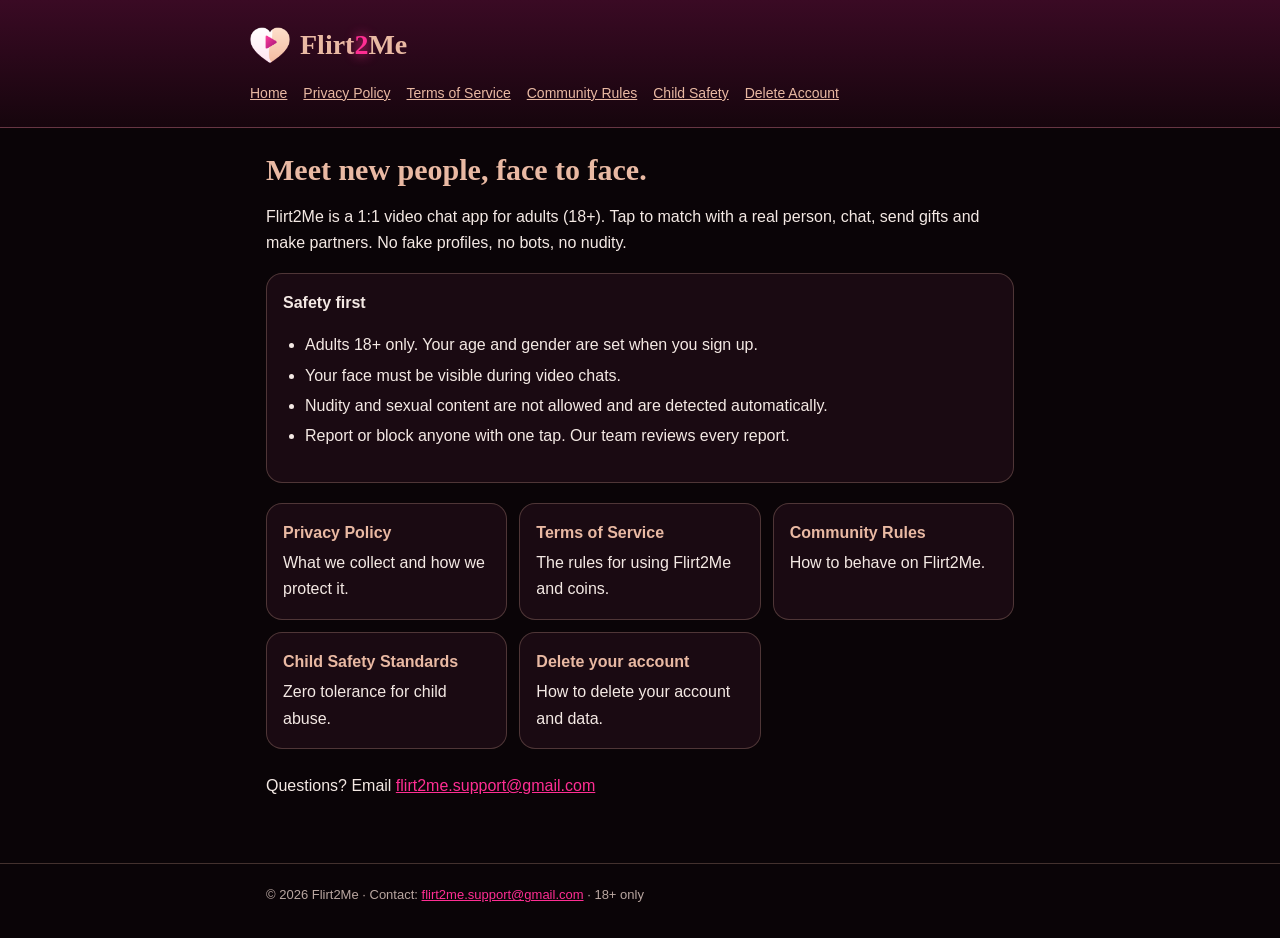
==== index.html @ 54cb6d59 "New logo" ====
<!doctype html>
<html lang="en">
<head>
<meta charset="utf-8">
<meta name="viewport" content="width=device-width, initial-scale=1">
<title>Home – Flirt2Me</title>
<meta name="description" content="Flirt2Me – meet new people over 1:1 video chat. Adults 18+ only.">
<meta name="theme-color" content="#0A0407">
<link rel="stylesheet" href="style.css">
<link rel="icon" type="image/png" href="favicon.png">
<link rel="apple-touch-icon" href="favicon.png">
</head>
<body>
<header><div class="wrap"><a class="logo" href="index.html"><img src="mark.png" alt="" width="40" height="37"><span>Flirt<b>2</b>Me</span></a><nav><a href="index.html">Home</a><a href="privacy.html">Privacy Policy</a><a href="terms.html">Terms of Service</a><a href="community.html">Community Rules</a><a href="child-safety.html">Child Safety</a><a href="delete-account.html">Delete Account</a></nav></div></header>
<main><div class="wrap">

<h1>Meet new people, face to face.</h1>
<p>Flirt2Me is a 1:1 video chat app for adults (18+). Tap to match with a real person, chat, send gifts and make partners. No fake profiles, no bots, no nudity.</p>
<div class="box">
<strong>Safety first</strong>
<ul>
<li>Adults 18+ only. Your age and gender are set when you sign up.</li>
<li>Your face must be visible during video chats.</li>
<li>Nudity and sexual content are not allowed and are detected automatically.</li>
<li>Report or block anyone with one tap. Our team reviews every report.</li>
</ul>
</div>
<div class="cards">
<a href="privacy.html"><strong>Privacy Policy</strong>What we collect and how we protect it.</a>
<a href="terms.html"><strong>Terms of Service</strong>The rules for using Flirt2Me and coins.</a>
<a href="community.html"><strong>Community Rules</strong>How to behave on Flirt2Me.</a>
<a href="child-safety.html"><strong>Child Safety Standards</strong>Zero tolerance for child abuse.</a>
<a href="delete-account.html"><strong>Delete your account</strong>How to delete your account and data.</a>
</div>
<p style="margin-top:24px">Questions? Email <a href="mailto:flirt2me.support@gmail.com">flirt2me.support@gmail.com</a></p>

</div></main>
<footer><div class="wrap">© 2026 Flirt2Me · Contact: <a href="mailto:flirt2me.support@gmail.com">flirt2me.support@gmail.com</a> · 18+ only</div></footer>
</body>
</html>
---- style.css ----
:root{--bg:#0A0407;--card:#1A0A12;--pink:#FF2E93;--rose:#E9B9A3;--text:#F4E9E4;--muted:#B9A6A0;--line:rgba(233,185,163,.25)}
*{box-sizing:border-box}
html{-webkit-text-size-adjust:100%}
body{margin:0;background:var(--bg);color:var(--text);font:16px/1.65 -apple-system,BlinkMacSystemFont,"Segoe UI",Roboto,Helvetica,Arial,sans-serif}
header{background:linear-gradient(#3A0A24,#16050D);border-bottom:1px solid var(--line);padding:22px 16px}
.wrap{max-width:780px;margin:0 auto;padding:0 16px}
header .wrap{padding:0}
.logo{font-family:Georgia,"Times New Roman",serif;font-weight:700;font-size:28px;color:var(--rose);text-decoration:none}
.logo b{color:var(--pink);text-shadow:0 0 12px var(--pink)}
nav{margin-top:10px;display:flex;flex-wrap:wrap;gap:8px 16px;font-size:14px}
nav a{color:var(--rose)}
main{padding:24px 0 48px}
h1{font-family:Georgia,"Times New Roman",serif;color:var(--rose);font-size:30px;line-height:1.2;margin:0 0 4px}
h2{color:var(--rose);font-size:20px;margin:32px 0 8px;border-top:1px solid var(--line);padding-top:20px}
h3{font-size:16px;margin:18px 0 4px}
a{color:var(--pink)}
.muted{color:var(--muted);font-size:14px}
.box{background:var(--card);border:1px solid var(--line);border-radius:16px;padding:16px;margin:16px 0}
ul,ol{padding-left:22px}
li{margin:4px 0}
table{width:100%;border-collapse:collapse;font-size:14px;display:block;overflow-x:auto}
th,td{border:1px solid var(--line);padding:8px;text-align:left;vertical-align:top}
th{background:var(--card);color:var(--rose)}
.btn{display:inline-block;background:var(--pink);color:#fff;text-decoration:none;font-weight:700;padding:12px 22px;border-radius:30px;margin:6px 6px 0 0}
.cards{display:grid;gap:12px;grid-template-columns:repeat(auto-fit,minmax(220px,1fr));margin-top:20px}
.cards a{display:block;background:var(--card);border:1px solid var(--line);border-radius:16px;padding:16px;text-decoration:none;color:var(--text)}
.cards a strong{color:var(--rose);display:block;margin-bottom:4px}
footer{border-top:1px solid var(--line);padding:20px 0 32px;color:var(--muted);font-size:13px}
.logo{display:inline-flex;align-items:center;gap:10px}
.logo img{width:40px;height:auto}
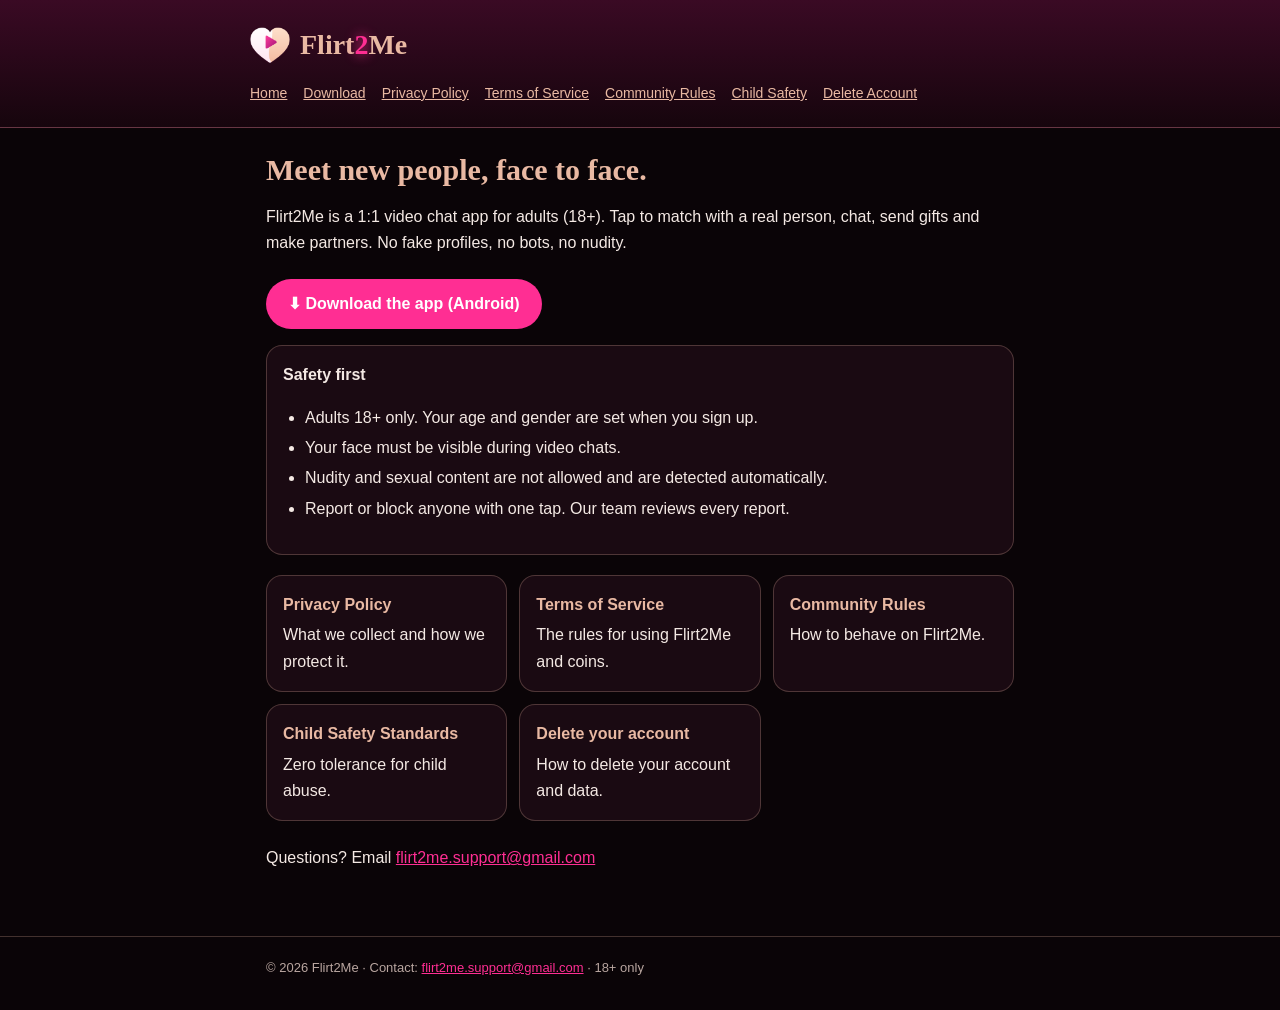
==== commit 728e6063: "Download page" ====
--- a/index.html
+++ b/index.html
@@ -11,11 +11,12 @@
 <link rel="apple-touch-icon" href="favicon.png">
 </head>
 <body>
-<header><div class="wrap"><a class="logo" href="index.html"><img src="mark.png" alt="" width="40" height="37"><span>Flirt<b>2</b>Me</span></a><nav><a href="index.html">Home</a><a href="privacy.html">Privacy Policy</a><a href="terms.html">Terms of Service</a><a href="community.html">Community Rules</a><a href="child-safety.html">Child Safety</a><a href="delete-account.html">Delete Account</a></nav></div></header>
+<header><div class="wrap"><a class="logo" href="index.html"><img src="mark.png" alt="" width="40" height="37"><span>Flirt<b>2</b>Me</span></a><nav><a href="index.html">Home</a><a href="download.html">Download</a><a href="privacy.html">Privacy Policy</a><a href="terms.html">Terms of Service</a><a href="community.html">Community Rules</a><a href="child-safety.html">Child Safety</a><a href="delete-account.html">Delete Account</a></nav></div></header>
 <main><div class="wrap">
 
 <h1>Meet new people, face to face.</h1>
 <p>Flirt2Me is a 1:1 video chat app for adults (18+). Tap to match with a real person, chat, send gifts and make partners. No fake profiles, no bots, no nudity.</p>
+<p><a class="btn" href="download.html">⬇ Download the app (Android)</a></p>
 <div class="box">
 <strong>Safety first</strong>
 <ul>
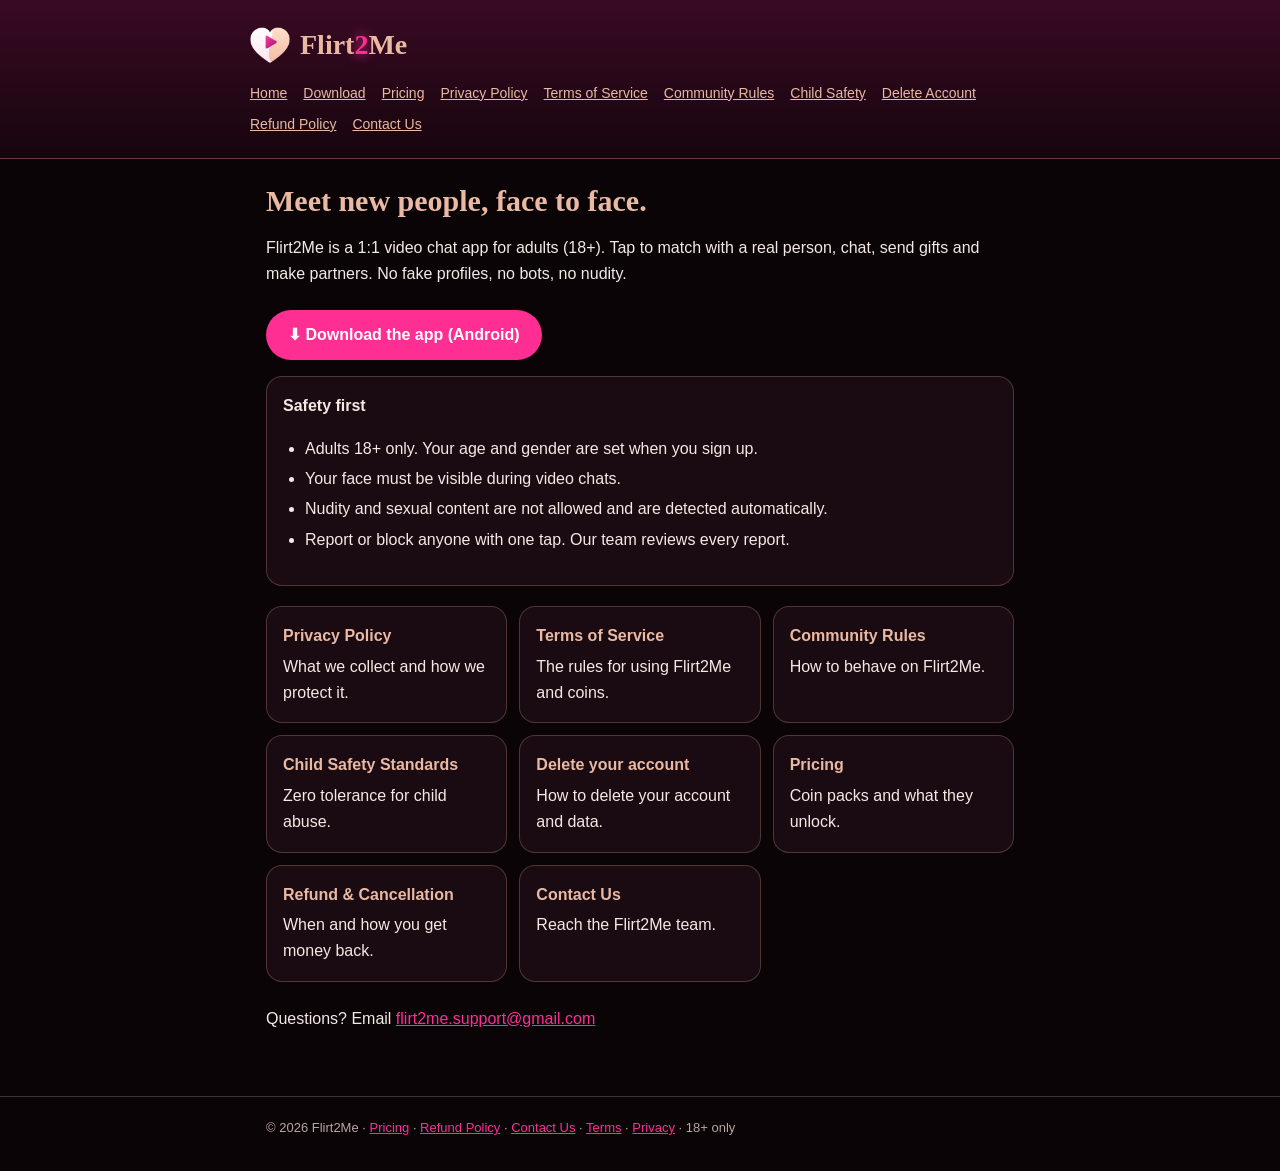
==== commit 2ad433b6: "Pricing, refund and contact pages" ====
--- a/index.html
+++ b/index.html
@@ -11,7 +11,7 @@
 <link rel="apple-touch-icon" href="favicon.png">
 </head>
 <body>
-<header><div class="wrap"><a class="logo" href="index.html"><img src="mark.png" alt="" width="40" height="37"><span>Flirt<b>2</b>Me</span></a><nav><a href="index.html">Home</a><a href="download.html">Download</a><a href="privacy.html">Privacy Policy</a><a href="terms.html">Terms of Service</a><a href="community.html">Community Rules</a><a href="child-safety.html">Child Safety</a><a href="delete-account.html">Delete Account</a></nav></div></header>
+<header><div class="wrap"><a class="logo" href="index.html"><img src="mark.png" alt="" width="40" height="37"><span>Flirt<b>2</b>Me</span></a><nav><a href="index.html">Home</a><a href="download.html">Download</a><a href="pricing.html">Pricing</a><a href="privacy.html">Privacy Policy</a><a href="terms.html">Terms of Service</a><a href="community.html">Community Rules</a><a href="child-safety.html">Child Safety</a><a href="delete-account.html">Delete Account</a><a href="refund.html">Refund Policy</a><a href="contact.html">Contact Us</a></nav></div></header>
 <main><div class="wrap">
 
 <h1>Meet new people, face to face.</h1>
@@ -32,10 +32,13 @@
 <a href="community.html"><strong>Community Rules</strong>How to behave on Flirt2Me.</a>
 <a href="child-safety.html"><strong>Child Safety Standards</strong>Zero tolerance for child abuse.</a>
 <a href="delete-account.html"><strong>Delete your account</strong>How to delete your account and data.</a>
+<a href="pricing.html"><strong>Pricing</strong>Coin packs and what they unlock.</a>
+<a href="refund.html"><strong>Refund &amp; Cancellation</strong>When and how you get money back.</a>
+<a href="contact.html"><strong>Contact Us</strong>Reach the Flirt2Me team.</a>
 </div>
 <p style="margin-top:24px">Questions? Email <a href="mailto:flirt2me.support@gmail.com">flirt2me.support@gmail.com</a></p>
 
 </div></main>
-<footer><div class="wrap">© 2026 Flirt2Me · Contact: <a href="mailto:flirt2me.support@gmail.com">flirt2me.support@gmail.com</a> · 18+ only</div></footer>
+<footer><div class="wrap">© 2026 Flirt2Me · <a href="pricing.html">Pricing</a> · <a href="refund.html">Refund Policy</a> · <a href="contact.html">Contact Us</a> · <a href="terms.html">Terms</a> · <a href="privacy.html">Privacy</a> · 18+ only</div></footer>
 </body>
 </html>
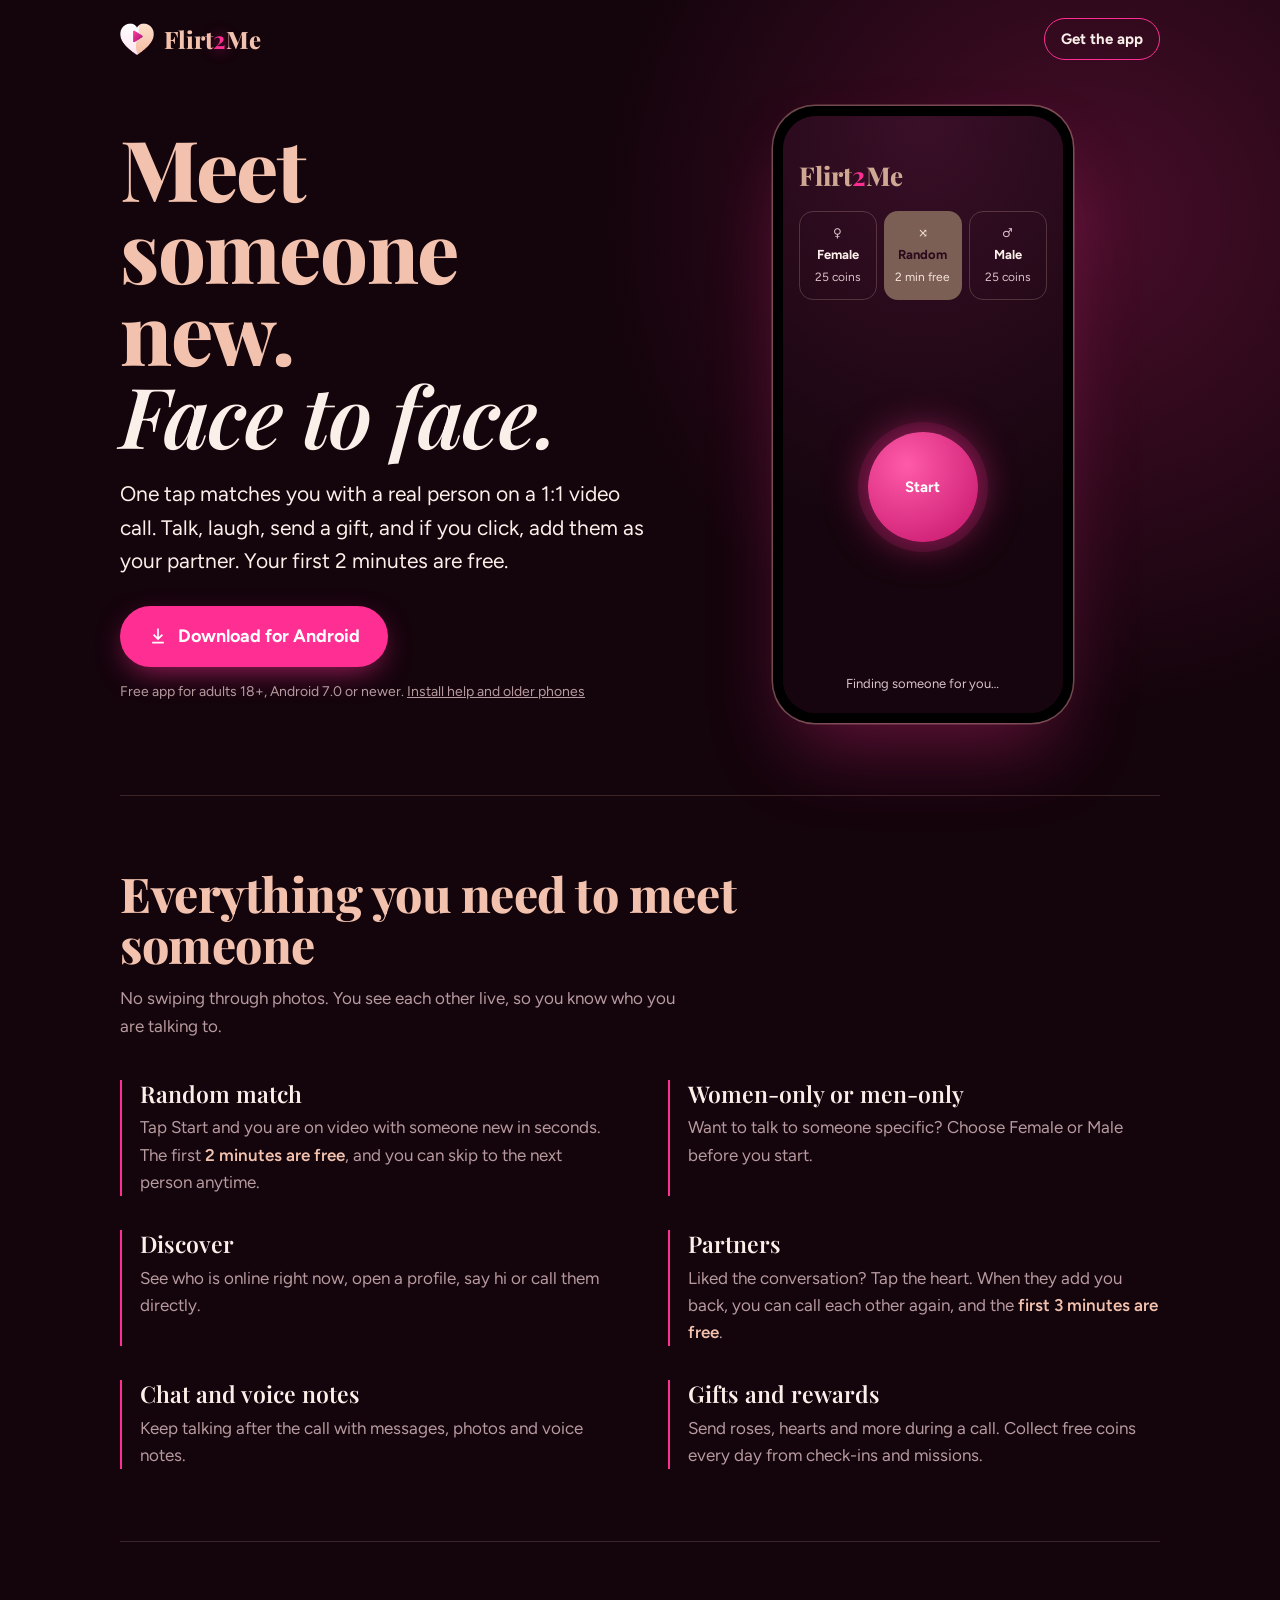
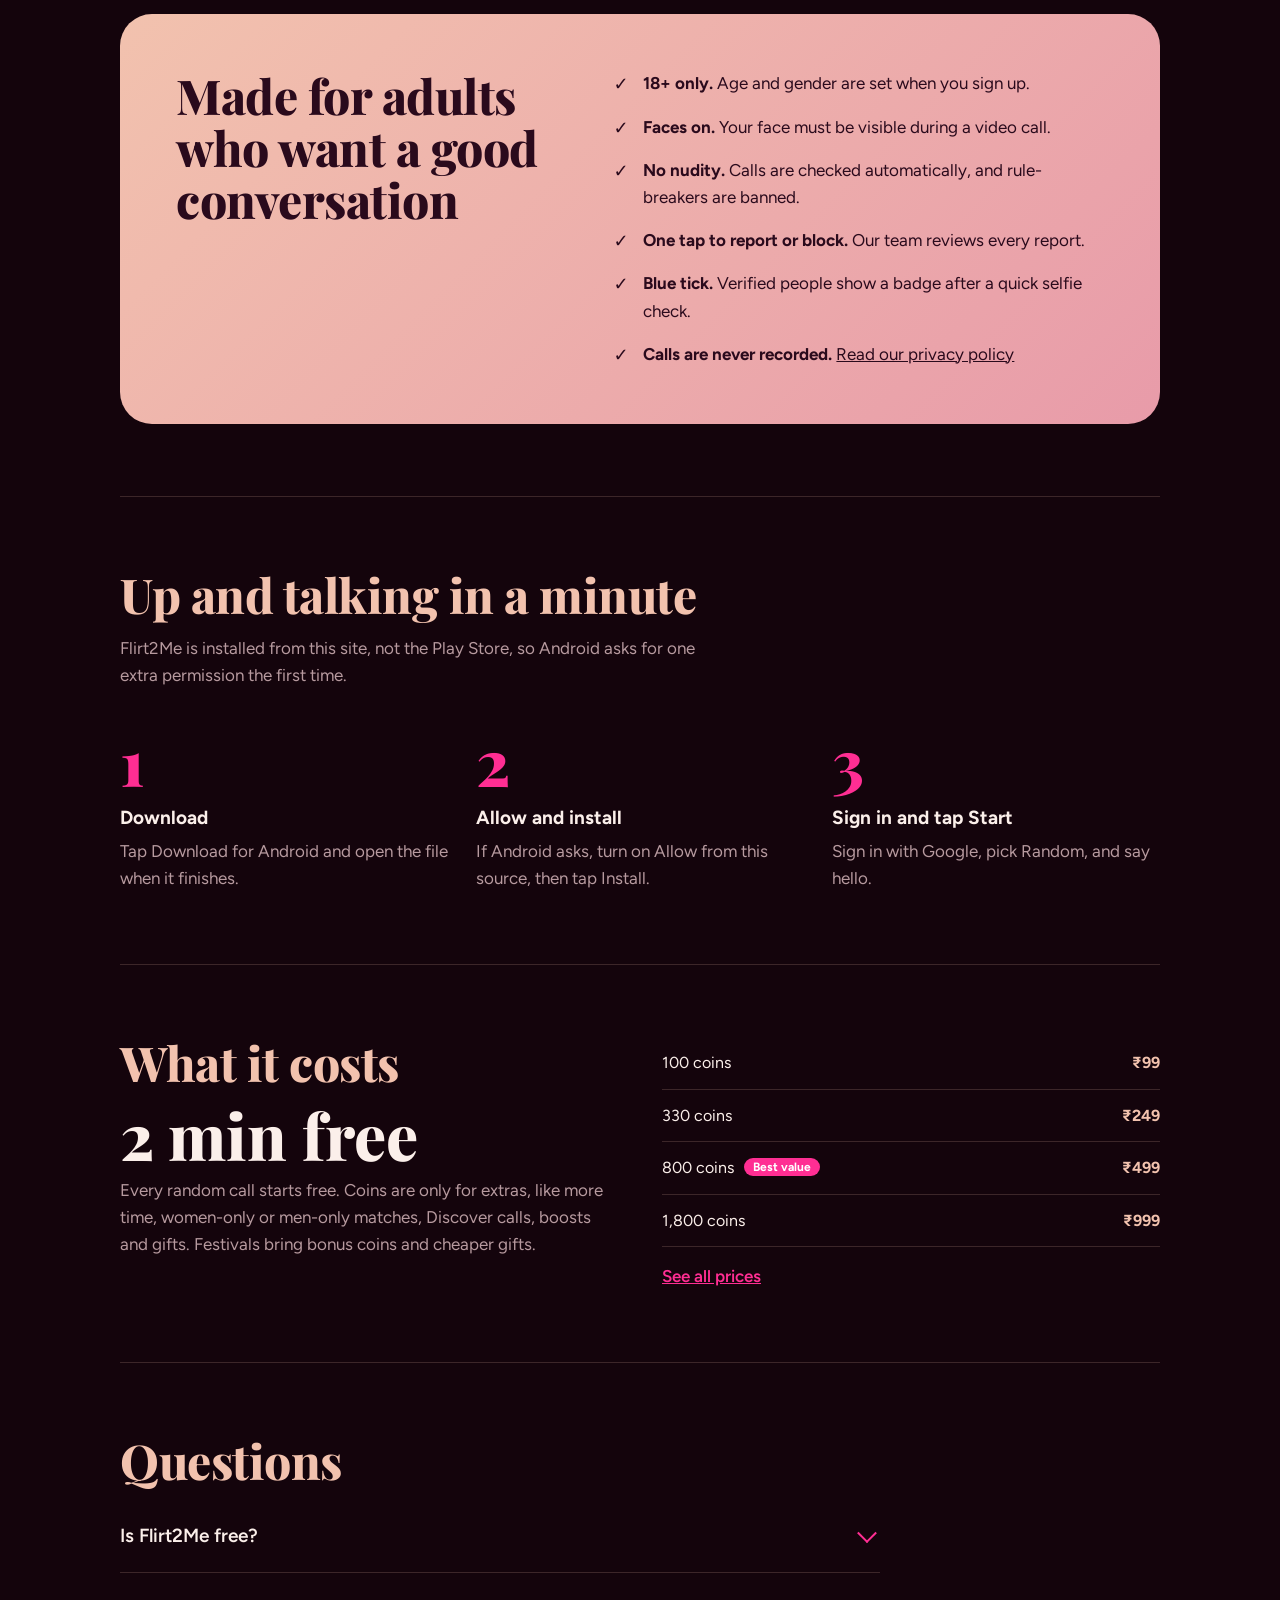
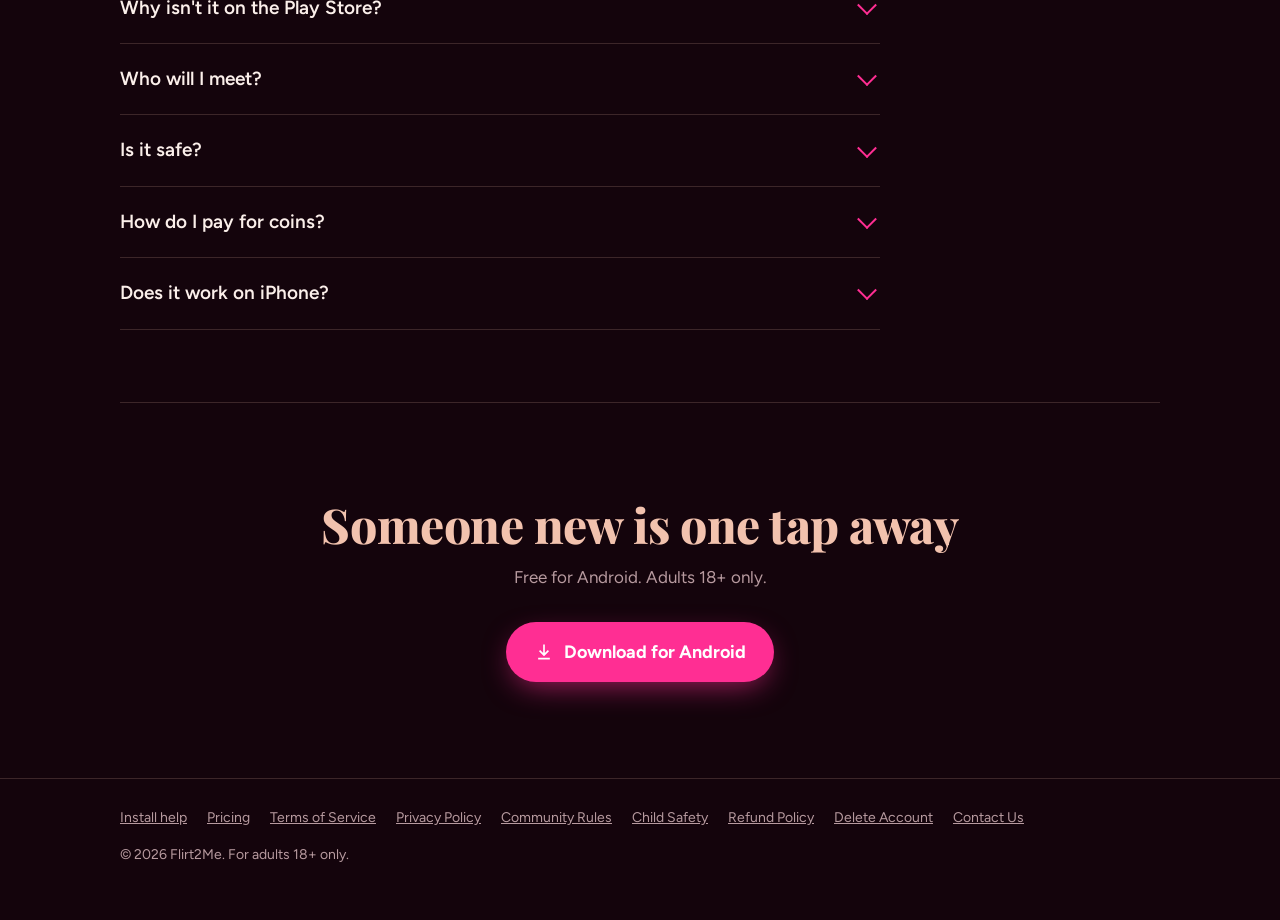
==== commit f66a923d: "New home page and grievance officer on contact" ====
--- a/index.html
+++ b/index.html
@@ -3,42 +3,329 @@
 <head>
 <meta charset="utf-8">
 <meta name="viewport" content="width=device-width, initial-scale=1">
-<title>Home – Flirt2Me</title>
-<meta name="description" content="Flirt2Me – meet new people over 1:1 video chat. Adults 18+ only.">
-<meta name="theme-color" content="#0A0407">
-<link rel="stylesheet" href="style.css">
+<title>Flirt2Me – Meet someone new, face to face</title>
+<meta name="description" content="One tap matches you with a real person on a 1:1 video call. First 2 minutes free. Free Android app for adults 18+.">
+<meta name="theme-color" content="#14040C">
+<meta property="og:type" content="website">
+<meta property="og:site_name" content="Flirt2Me">
+<meta property="og:title" content="Flirt2Me – Meet someone new, face to face">
+<meta property="og:description" content="One tap, one real person, one video call. First 2 minutes free. Android app for adults 18+.">
+<meta property="og:url" content="https://hm5891.github.io/flirt2me/">
+<meta property="og:image" content="https://hm5891.github.io/flirt2me/og.png">
+<meta property="og:image:width" content="1200">
+<meta property="og:image:height" content="630">
+<meta name="twitter:card" content="summary_large_image">
 <link rel="icon" type="image/png" href="favicon.png">
 <link rel="apple-touch-icon" href="favicon.png">
+<link rel="preconnect" href="https://fonts.googleapis.com">
+<link rel="preconnect" href="https://fonts.gstatic.com" crossorigin>
+<link href="https://fonts.googleapis.com/css2?family=Playfair+Display:ital,wght@0,600;0,800;1,600&family=Figtree:wght@400;500;700&display=swap" rel="stylesheet">
+<style>
+:root{
+  --night:#14040C;      /* page */
+  --plum:#2A0A1C;       /* raised */
+  --pink:#FF2E93;       /* action */
+  --blush:#F2C2AE;      /* headings */
+  --cream:#FBEFEA;      /* text */
+  --dusk:#B79A9F;       /* quiet text */
+  --line:rgba(242,194,174,.18);
+}
+*{box-sizing:border-box}
+html{-webkit-text-size-adjust:100%;scroll-behavior:smooth;overflow-x:hidden}
+body{margin:0;background:radial-gradient(700px 700px at 85% 220px,rgba(255,46,147,.22),rgba(255,46,147,0) 70%) no-repeat,var(--night);color:var(--cream);font:17px/1.6 Figtree,system-ui,-apple-system,"Segoe UI",Roboto,sans-serif;overflow-x:hidden}
+a{color:var(--pink)}
+:focus-visible{outline:3px solid var(--blush);outline-offset:3px;border-radius:6px}
+.wrap{max-width:1080px;margin:0 auto;padding:0 20px}
+.serif{font-family:"Playfair Display",Georgia,serif}
+
+/* top bar */
+.top{display:flex;align-items:center;justify-content:space-between;padding:18px 0}
+.brand{display:inline-flex;align-items:center;gap:10px;text-decoration:none;color:var(--blush);font:800 24px "Playfair Display",Georgia,serif}
+.brand img{width:34px;height:auto}
+.brand b{color:var(--pink);text-shadow:0 0 14px rgba(255,46,147,.7)}
+.top .get{color:var(--cream);text-decoration:none;font-weight:700;font-size:15px;border:1.5px solid var(--pink);border-radius:999px;padding:8px 16px}
+
+/* hero */
+.hero{position:relative;display:grid;grid-template-columns:1.05fr .95fr;gap:40px;align-items:center;padding:28px 0 72px}
+h1{font:800 clamp(44px,7.4vw,84px)/0.98 "Playfair Display",Georgia,serif;color:var(--blush);margin:0 0 22px;letter-spacing:-.015em}
+h1 .two{display:block;font-style:italic;font-weight:600;color:var(--cream)}
+.lead{font-size:clamp(18px,2.1vw,21px);color:var(--cream);max-width:30em;margin:0 0 28px}
+.cta{display:inline-flex;align-items:center;gap:10px;background:var(--pink);color:#fff;text-decoration:none;font-weight:700;font-size:18px;
+  padding:16px 28px;border-radius:999px;box-shadow:0 10px 30px -8px rgba(255,46,147,.65)}
+.cta svg{width:20px;height:20px}
+.fine{color:var(--dusk);font-size:14px;margin:14px 0 0}
+.fine a{color:var(--dusk)}
+
+/* phone mockup: the one moving thing */
+.phone{justify-self:center;width:min(300px,78vw);aspect-ratio:9/18.5;border-radius:42px;padding:10px;background:#000;
+  box-shadow:0 0 0 1.5px rgba(242,194,174,.35),0 40px 80px -20px rgba(255,46,147,.35);position:relative}
+.screen{position:relative;height:100%;border-radius:33px;overflow:hidden;background:#1a0712}
+.scene{position:absolute;inset:0;padding:42px 16px 18px;display:flex;flex-direction:column;transition:opacity .6s ease}
+.s-match{background:radial-gradient(120% 70% at 50% 0%,#3a0f28,#16050e)}
+.s-match .logo{font:800 26px "Playfair Display",Georgia,serif;color:#cfa894;margin-bottom:18px}
+.s-match .logo b{color:var(--pink)}
+.choices{display:grid;grid-template-columns:repeat(3,1fr);gap:7px}
+.choice{border:1px solid rgba(242,194,174,.22);border-radius:14px;padding:12px 4px;text-align:center;font-size:12px;color:#d9c2c8}
+.choice strong{display:block;font-size:13px;color:var(--cream);margin:2px 0}
+.choice.on{background:#7b5f55;border-color:transparent;color:#f6e3da}
+.choice.on strong{color:#2a0a1c}
+.radar{flex:1;display:grid;place-items:center;position:relative}
+.radar .btn{width:110px;height:110px;border-radius:50%;display:grid;place-items:center;background:radial-gradient(circle at 35% 30%,#ff5aa9,#c4146a);
+  box-shadow:0 0 0 10px rgba(255,46,147,.12),0 0 40px rgba(255,46,147,.6);color:#fff;font-weight:700;font-size:15px;position:relative;z-index:1}
+.radar i{position:absolute;width:110px;height:110px;border-radius:50%;border:2px solid rgba(255,46,147,.6);opacity:0}
+.status{text-align:center;color:#d9c2c8;font-size:13px}
+.s-call{opacity:0;background:#0d0308}
+.s-call .them{position:absolute;inset:0;background:radial-gradient(90% 60% at 50% 38%,#6a3149,#2a0d1c 70%)}
+.person{position:absolute;left:50%;bottom:0;transform:translateX(-50%);width:76%}
+.person .head{width:42%;aspect-ratio:1;border-radius:50%;margin:0 auto -6%;background:linear-gradient(160deg,#d9a38a,#9b5f53)}
+.person .body{height:150px;border-radius:120px 120px 0 0;background:linear-gradient(160deg,#c43c7a,#6b1440)}
+.me{position:absolute;right:12px;top:44px;width:30%;aspect-ratio:3/4;border-radius:14px;overflow:hidden;border:2px solid rgba(255,255,255,.75);
+  background:radial-gradient(90% 70% at 50% 35%,#3c4a6e,#141a2c)}
+.me .person{width:90%}
+.me .person .head{background:linear-gradient(160deg,#e3b598,#a5705f)}
+.me .person .body{height:40px;background:linear-gradient(160deg,#5a7bd1,#2a3b77)}
+.timer{position:absolute;left:12px;top:44px;background:rgba(0,0,0,.45);border-radius:999px;padding:5px 11px;font-size:12px;color:#c9f5d6}
+.timer::before{content:"";display:inline-block;width:7px;height:7px;border-radius:50%;background:#3ddc84;margin-right:6px;vertical-align:1px}
+.bar{position:absolute;left:0;right:0;bottom:16px;display:flex;justify-content:center;gap:12px}
+.bar span{width:44px;height:44px;border-radius:50%;display:grid;place-items:center;background:rgba(0,0,0,.45);font-size:19px}
+.bar span.end{background:#e5354f}
+.toast{position:absolute;left:50%;top:42%;transform:translate(-50%,-50%) scale(.8);opacity:0;text-align:center;font-size:44px;transition:all .4s ease}
+.toast small{display:block;font-size:12px;background:rgba(0,0,0,.55);color:#fff;border-radius:999px;padding:4px 10px;margin-top:4px;white-space:nowrap}
+.phone[data-step="1"] .radar i{animation:ping 1.6s ease-out infinite}
+.phone[data-step="1"] .radar i:nth-child(2){animation-delay:.5s}
+.phone[data-step="1"] .radar i:nth-child(3){animation-delay:1s}
+.phone[data-step="2"] .s-match,.phone[data-step="3"] .s-match{opacity:0}
+.phone[data-step="2"] .s-call,.phone[data-step="3"] .s-call{opacity:1}
+.phone[data-step="3"] .toast{opacity:1;transform:translate(-50%,-50%) scale(1)}
+@keyframes ping{from{transform:scale(1);opacity:.8}to{transform:scale(2.3);opacity:0}}
+
+/* sections */
+section{padding:72px 0;border-top:1px solid var(--line)}
+h2{font:800 clamp(32px,4.6vw,48px)/1.08 "Playfair Display",Georgia,serif;color:var(--blush);margin:0 0 14px;letter-spacing:-.01em;max-width:16em}
+.intro{color:var(--dusk);max-width:34em;margin:0 0 40px}
+
+/* features: typographic list, not cards */
+.features{display:grid;grid-template-columns:1fr 1fr;gap:34px 56px;margin:0}
+.features div{border-left:2px solid var(--pink);padding-left:18px}
+.features dt{font:600 23px/1.25 "Playfair Display",Georgia,serif;color:var(--cream);margin-bottom:6px}
+.features dd{margin:0;color:var(--dusk)}
+.features dd b{color:var(--blush);font-weight:600}
+
+/* safety: one warm panel */
+.safe{background:linear-gradient(135deg,#F2C2AE,#E89BA9);color:#2A0A1C;border-radius:32px;padding:clamp(28px,5vw,56px);display:grid;grid-template-columns:.9fr 1.1fr;gap:36px}
+.safe h2{color:#2A0A1C;margin:0}
+.safe ul{list-style:none;margin:0;padding:0;display:grid;gap:16px}
+.safe li{padding-left:30px;position:relative;font-size:17px}
+.safe li::before{content:"✓";position:absolute;left:0;top:0;font-weight:800;font-size:18px}
+.safe li b{font-weight:700}
+
+/* steps: a real sequence, so numbers */
+.steps{list-style:none;margin:0;padding:0;display:grid;grid-template-columns:repeat(3,1fr);gap:28px;counter-reset:s}
+.steps li{counter-increment:s}
+.steps li::before{content:counter(s);display:block;font:800 64px/1 "Playfair Display",Georgia,serif;color:var(--pink);margin-bottom:10px}
+.steps strong{display:block;font-size:19px;color:var(--cream);margin-bottom:4px}
+.steps span{color:var(--dusk)}
+
+/* prices */
+.prices{display:grid;grid-template-columns:1fr 1fr;gap:44px;align-items:start}
+.free{font:800 clamp(40px,6vw,64px)/1 "Playfair Display",Georgia,serif;color:var(--cream);margin:0 0 10px}
+.free + p{color:var(--dusk);margin:0}
+.packs{width:100%;border-collapse:collapse;font-size:16px}
+.packs td{padding:13px 0;border-bottom:1px solid var(--line)}
+.packs td:last-child{text-align:right;font-weight:700;color:var(--blush);white-space:nowrap}
+.packs .best td:first-child::after{content:"Best value";margin-left:10px;font-size:12px;font-weight:700;color:#fff;background:var(--pink);border-radius:999px;padding:2px 9px;vertical-align:2px}
+.prices .more{display:inline-block;margin-top:16px;font-weight:600}
+
+/* faq */
+.faq{max-width:760px}
+details{border-bottom:1px solid var(--line)}
+summary{cursor:pointer;list-style:none;padding:20px 40px 20px 0;font-size:19px;font-weight:600;position:relative}
+summary::-webkit-details-marker{display:none}
+summary::after{content:"";position:absolute;right:6px;top:50%;width:12px;height:12px;border-right:2px solid var(--pink);border-bottom:2px solid var(--pink);transform:translateY(-70%) rotate(45deg);transition:transform .25s}
+details[open] summary::after{transform:translateY(-30%) rotate(225deg)}
+details p{margin:0 0 20px;color:var(--dusk)}
+
+/* closing */
+.close{text-align:center;padding:96px 0}
+.close h2{margin:0 auto 14px;max-width:none}
+.close p{color:var(--dusk);margin:0 0 30px}
+
+footer{border-top:1px solid var(--line);padding:28px 0 40px;color:var(--dusk);font-size:14px}
+footer nav{display:flex;flex-wrap:wrap;gap:8px 20px;margin-bottom:12px}
+footer a{color:var(--dusk)}
+
+@media (max-width:820px){
+  .hero{grid-template-columns:1fr;gap:40px;padding-bottom:56px}
+  .phone{width:min(250px,70vw)}
+  .features,.prices,.safe{grid-template-columns:1fr}
+  .steps{grid-template-columns:1fr;gap:22px}
+  .steps li{display:grid;grid-template-columns:56px 1fr;align-items:start}
+  .steps li::before{font-size:48px;margin:0}
+  section{padding:56px 0}
+}
+@media (prefers-reduced-motion:reduce){
+  html{scroll-behavior:auto}
+  .scene,.toast,summary::after{transition:none}
+  .phone[data-step] .radar i{animation:none}
+}
+</style>
 </head>
 <body>
-<header><div class="wrap"><a class="logo" href="index.html"><img src="mark.png" alt="" width="40" height="37"><span>Flirt<b>2</b>Me</span></a><nav><a href="index.html">Home</a><a href="download.html">Download</a><a href="pricing.html">Pricing</a><a href="privacy.html">Privacy Policy</a><a href="terms.html">Terms of Service</a><a href="community.html">Community Rules</a><a href="child-safety.html">Child Safety</a><a href="delete-account.html">Delete Account</a><a href="refund.html">Refund Policy</a><a href="contact.html">Contact Us</a></nav></div></header>
-<main><div class="wrap">
-
-<h1>Meet new people, face to face.</h1>
-<p>Flirt2Me is a 1:1 video chat app for adults (18+). Tap to match with a real person, chat, send gifts and make partners. No fake profiles, no bots, no nudity.</p>
-<p><a class="btn" href="download.html">⬇ Download the app (Android)</a></p>
-<div class="box">
-<strong>Safety first</strong>
-<ul>
-<li>Adults 18+ only. Your age and gender are set when you sign up.</li>
-<li>Your face must be visible during video chats.</li>
-<li>Nudity and sexual content are not allowed and are detected automatically.</li>
-<li>Report or block anyone with one tap. Our team reviews every report.</li>
-</ul>
+<div class="wrap">
+  <div class="top">
+    <a class="brand" href="index.html"><img src="mark.png" alt="" width="34" height="31"><span>Flirt<b>2</b>Me</span></a>
+    <a class="get" href="#download">Get the app</a>
+  </div>
+
+  <main>
+  <div class="hero" id="download">
+    <div>
+      <h1>Meet someone new.<span class="two">Face to face.</span></h1>
+      <p class="lead">One tap matches you with a real person on a 1:1 video call. Talk, laugh, send a gift, and if you click, add them as your partner. Your first 2 minutes are free.</p>
+      <a class="cta" href="https://github.com/HM5891/flirt2me/releases/latest/download/Flirt2Me.apk">
+        <svg viewBox="0 0 24 24" aria-hidden="true"><path fill="currentColor" d="M11 3h2v10.2l3.6-3.6 1.4 1.4-6 6-6-6 1.4-1.4 3.6 3.6zM5 19h14v2H5z"/></svg>
+        Download for Android
+      </a>
+      <p class="fine">Free app for adults 18+, Android 7.0 or newer. <a href="download.html">Install help and older phones</a></p>
+    </div>
+
+    <div class="phone" data-step="0" aria-label="Preview of the Flirt2Me app: tap Random, get matched, start a video call" role="img">
+      <div class="screen">
+        <div class="scene s-match" aria-hidden="true">
+          <div class="logo">Flirt<b>2</b>Me</div>
+          <div class="choices">
+            <div class="choice">♀<strong>Female</strong>25 coins</div>
+            <div class="choice on">⤨<strong>Random</strong>2 min free</div>
+            <div class="choice">♂<strong>Male</strong>25 coins</div>
+          </div>
+          <div class="radar"><i></i><i></i><i></i><div class="btn">Start</div></div>
+          <div class="status" data-status>Tap Start to meet someone</div>
+        </div>
+        <div class="scene s-call" aria-hidden="true">
+          <div class="them"><div class="person"><div class="head"></div><div class="body"></div></div></div>
+          <div class="me"><div class="person"><div class="head"></div><div class="body"></div></div></div>
+          <div class="timer" data-timer>0:00 · 2:00 free</div>
+          <div class="toast">🌹<small>You sent a Rose</small></div>
+          <div class="bar"><span>🎁</span><span>💞</span><span class="end">✕</span><span>⏭</span></div>
+        </div>
+      </div>
+    </div>
+  </div>
+
+  <section aria-labelledby="what">
+    <h2 id="what">Everything you need to meet someone</h2>
+    <p class="intro">No swiping through photos. You see each other live, so you know who you are talking to.</p>
+    <dl class="features">
+      <div><dt>Random match</dt><dd>Tap Start and you are on video with someone new in seconds. The first <b>2 minutes are free</b>, and you can skip to the next person anytime.</dd></div>
+      <div><dt>Women-only or men-only</dt><dd>Want to talk to someone specific? Choose Female or Male before you start.</dd></div>
+      <div><dt>Discover</dt><dd>See who is online right now, open a profile, say hi or call them directly.</dd></div>
+      <div><dt>Partners</dt><dd>Liked the conversation? Tap the heart. When they add you back, you can call each other again, and the <b>first 3 minutes are free</b>.</dd></div>
+      <div><dt>Chat and voice notes</dt><dd>Keep talking after the call with messages, photos and voice notes.</dd></div>
+      <div><dt>Gifts and rewards</dt><dd>Send roses, hearts and more during a call. Collect free coins every day from check-ins and missions.</dd></div>
+    </dl>
+  </section>
+
+  <section aria-labelledby="safe">
+    <div class="safe">
+      <h2 id="safe">Made for adults who want a good conversation</h2>
+      <ul>
+        <li><b>18+ only.</b> Age and gender are set when you sign up.</li>
+        <li><b>Faces on.</b> Your face must be visible during a video call.</li>
+        <li><b>No nudity.</b> Calls are checked automatically, and rule-breakers are banned.</li>
+        <li><b>One tap to report or block.</b> Our team reviews every report.</li>
+        <li><b>Blue tick.</b> Verified people show a badge after a quick selfie check.</li>
+        <li><b>Calls are never recorded.</b> <a href="privacy.html" style="color:#2A0A1C">Read our privacy policy</a></li>
+      </ul>
+    </div>
+  </section>
+
+  <section aria-labelledby="how">
+    <h2 id="how">Up and talking in a minute</h2>
+    <p class="intro">Flirt2Me is installed from this site, not the Play Store, so Android asks for one extra permission the first time.</p>
+    <ol class="steps">
+      <li><div><strong>Download</strong><span>Tap Download for Android and open the file when it finishes.</span></div></li>
+      <li><div><strong>Allow and install</strong><span>If Android asks, turn on Allow from this source, then tap Install.</span></div></li>
+      <li><div><strong>Sign in and tap Start</strong><span>Sign in with Google, pick Random, and say hello.</span></div></li>
+    </ol>
+  </section>
+
+  <section aria-labelledby="price">
+    <div class="prices">
+      <div>
+        <h2 id="price">What it costs</h2>
+        <p class="free">2 min free</p>
+        <p>Every random call starts free. Coins are only for extras, like more time, women-only or men-only matches, Discover calls, boosts and gifts. Festivals bring bonus coins and cheaper gifts.</p>
+      </div>
+      <div>
+        <table class="packs" aria-label="Coin packs">
+          <tr><td>100 coins</td><td>₹99</td></tr>
+          <tr><td>330 coins</td><td>₹249</td></tr>
+          <tr class="best"><td>800 coins</td><td>₹499</td></tr>
+          <tr><td>1,800 coins</td><td>₹999</td></tr>
+        </table>
+        <a class="more" href="pricing.html">See all prices</a>
+      </div>
+    </div>
+  </section>
+
+  <section aria-labelledby="faq">
+    <h2 id="faq">Questions</h2>
+    <div class="faq">
+      <details><summary>Is Flirt2Me free?</summary><p>Yes. The app is free, every random call starts with 2 free minutes, and you can earn free coins every day. You only pay if you want extras.</p></details>
+      <details><summary>Why isn't it on the Play Store?</summary><p>We share the app directly from this website. Android shows a warning for any app installed outside the Play Store. Tap Allow from this source once, and updates come inside the app after that.</p></details>
+      <details><summary>Who will I meet?</summary><p>Real adults (18+) who are online at the same time as you. You can match with anyone, or choose women-only or men-only.</p></details>
+      <details><summary>Is it safe?</summary><p>Faces must be visible, nudity is detected automatically, and anyone can be reported or blocked with one tap. Calls are never recorded.</p></details>
+      <details><summary>How do I pay for coins?</summary><p>With any UPI app, like Google Pay, PhonePe or Paytm. Coins are added after the payment is confirmed.</p></details>
+      <details><summary>Does it work on iPhone?</summary><p>Not yet. Flirt2Me is for Android phones running Android 7.0 or newer.</p></details>
+    </div>
+  </section>
+
+  <section class="close" aria-labelledby="go">
+    <h2 id="go">Someone new is one tap away</h2>
+    <p>Free for Android. Adults 18+ only.</p>
+    <a class="cta" href="https://github.com/HM5891/flirt2me/releases/latest/download/Flirt2Me.apk">
+      <svg viewBox="0 0 24 24" aria-hidden="true"><path fill="currentColor" d="M11 3h2v10.2l3.6-3.6 1.4 1.4-6 6-6-6 1.4-1.4 3.6 3.6zM5 19h14v2H5z"/></svg>
+      Download for Android
+    </a>
+  </section>
+  </main>
 </div>
-<div class="cards">
-<a href="privacy.html"><strong>Privacy Policy</strong>What we collect and how we protect it.</a>
-<a href="terms.html"><strong>Terms of Service</strong>The rules for using Flirt2Me and coins.</a>
-<a href="community.html"><strong>Community Rules</strong>How to behave on Flirt2Me.</a>
-<a href="child-safety.html"><strong>Child Safety Standards</strong>Zero tolerance for child abuse.</a>
-<a href="delete-account.html"><strong>Delete your account</strong>How to delete your account and data.</a>
-<a href="pricing.html"><strong>Pricing</strong>Coin packs and what they unlock.</a>
-<a href="refund.html"><strong>Refund &amp; Cancellation</strong>When and how you get money back.</a>
-<a href="contact.html"><strong>Contact Us</strong>Reach the Flirt2Me team.</a>
-</div>
-<p style="margin-top:24px">Questions? Email <a href="mailto:flirt2me.support@gmail.com">flirt2me.support@gmail.com</a></p>
-
-</div></main>
-<footer><div class="wrap">© 2026 Flirt2Me · <a href="pricing.html">Pricing</a> · <a href="refund.html">Refund Policy</a> · <a href="contact.html">Contact Us</a> · <a href="terms.html">Terms</a> · <a href="privacy.html">Privacy</a> · 18+ only</div></footer>
+
+<footer>
+  <div class="wrap">
+    <nav aria-label="Legal and help">
+      <a href="download.html">Install help</a><a href="pricing.html">Pricing</a><a href="terms.html">Terms of Service</a>
+      <a href="privacy.html">Privacy Policy</a><a href="community.html">Community Rules</a><a href="child-safety.html">Child Safety</a>
+      <a href="refund.html">Refund Policy</a><a href="delete-account.html">Delete Account</a><a href="contact.html">Contact Us</a>
+    </nav>
+    <p>© 2026 Flirt2Me. For adults 18+ only.</p>
+  </div>
+</footer>
+
+<script>
+(function(){
+  var phone=document.querySelector('.phone');
+  if(!phone) return;
+  var status=phone.querySelector('[data-status]'), timer=phone.querySelector('[data-timer]');
+  var reduce=window.matchMedia('(prefers-reduced-motion: reduce)').matches;
+  if(reduce){phone.dataset.step='2';timer.textContent='0:24 · 2:00 free';return;}
+  var tick=null, t=0;
+  function show(step){
+    phone.dataset.step=step;
+    if(step===0){status.textContent='Tap Start to meet someone';}
+    if(step===1){status.textContent='Finding someone for you…';}
+    if(step===2){t=0;clearInterval(tick);tick=setInterval(function(){t++;timer.textContent='0:'+String(t).padStart(2,'0')+' · 2:00 free';},1000);}
+    if(step===0){clearInterval(tick);}
+  }
+  function loop(){
+    show(0);
+    setTimeout(function(){show(1);},1400);
+    setTimeout(function(){show(2);},4200);
+    setTimeout(function(){show(3);},7200);
+    setTimeout(function(){show(2);},9400);
+  }
+  loop(); setInterval(loop,12000);
+})();
+</script>
 </body>
 </html>
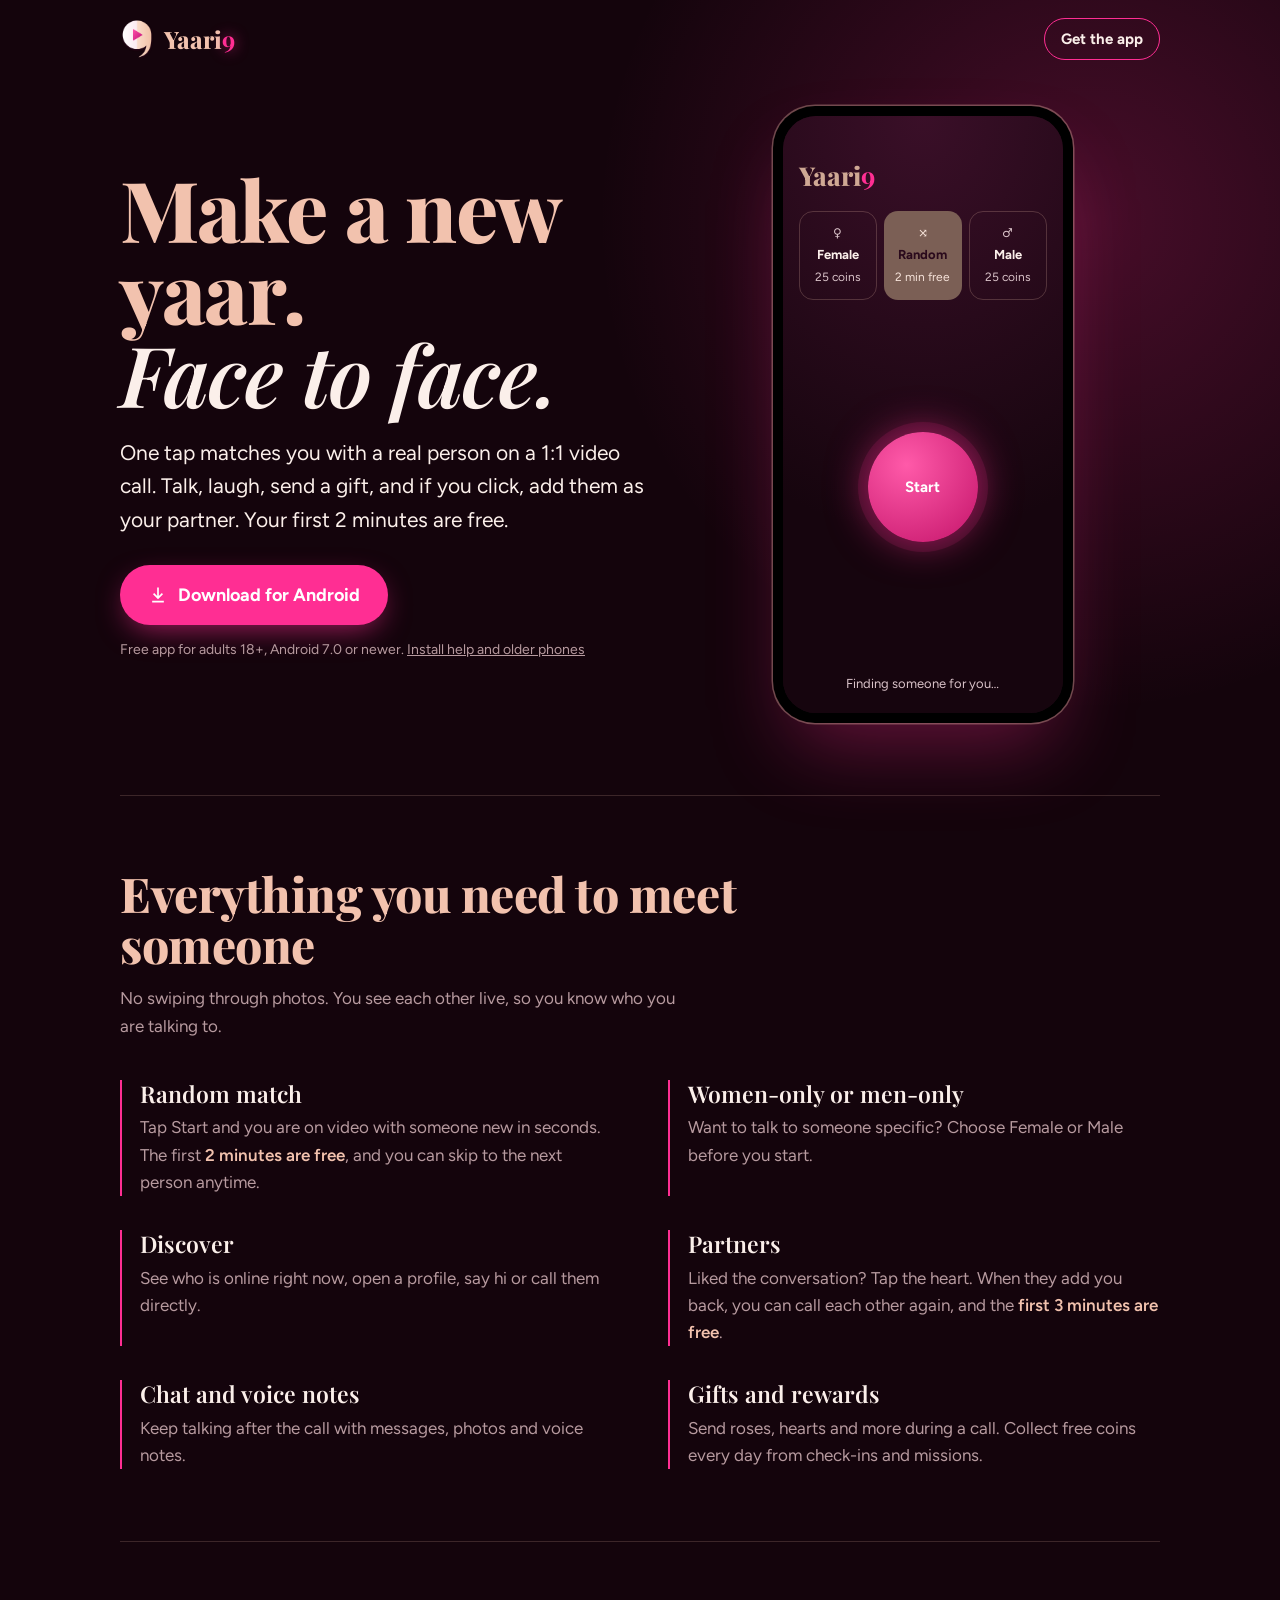
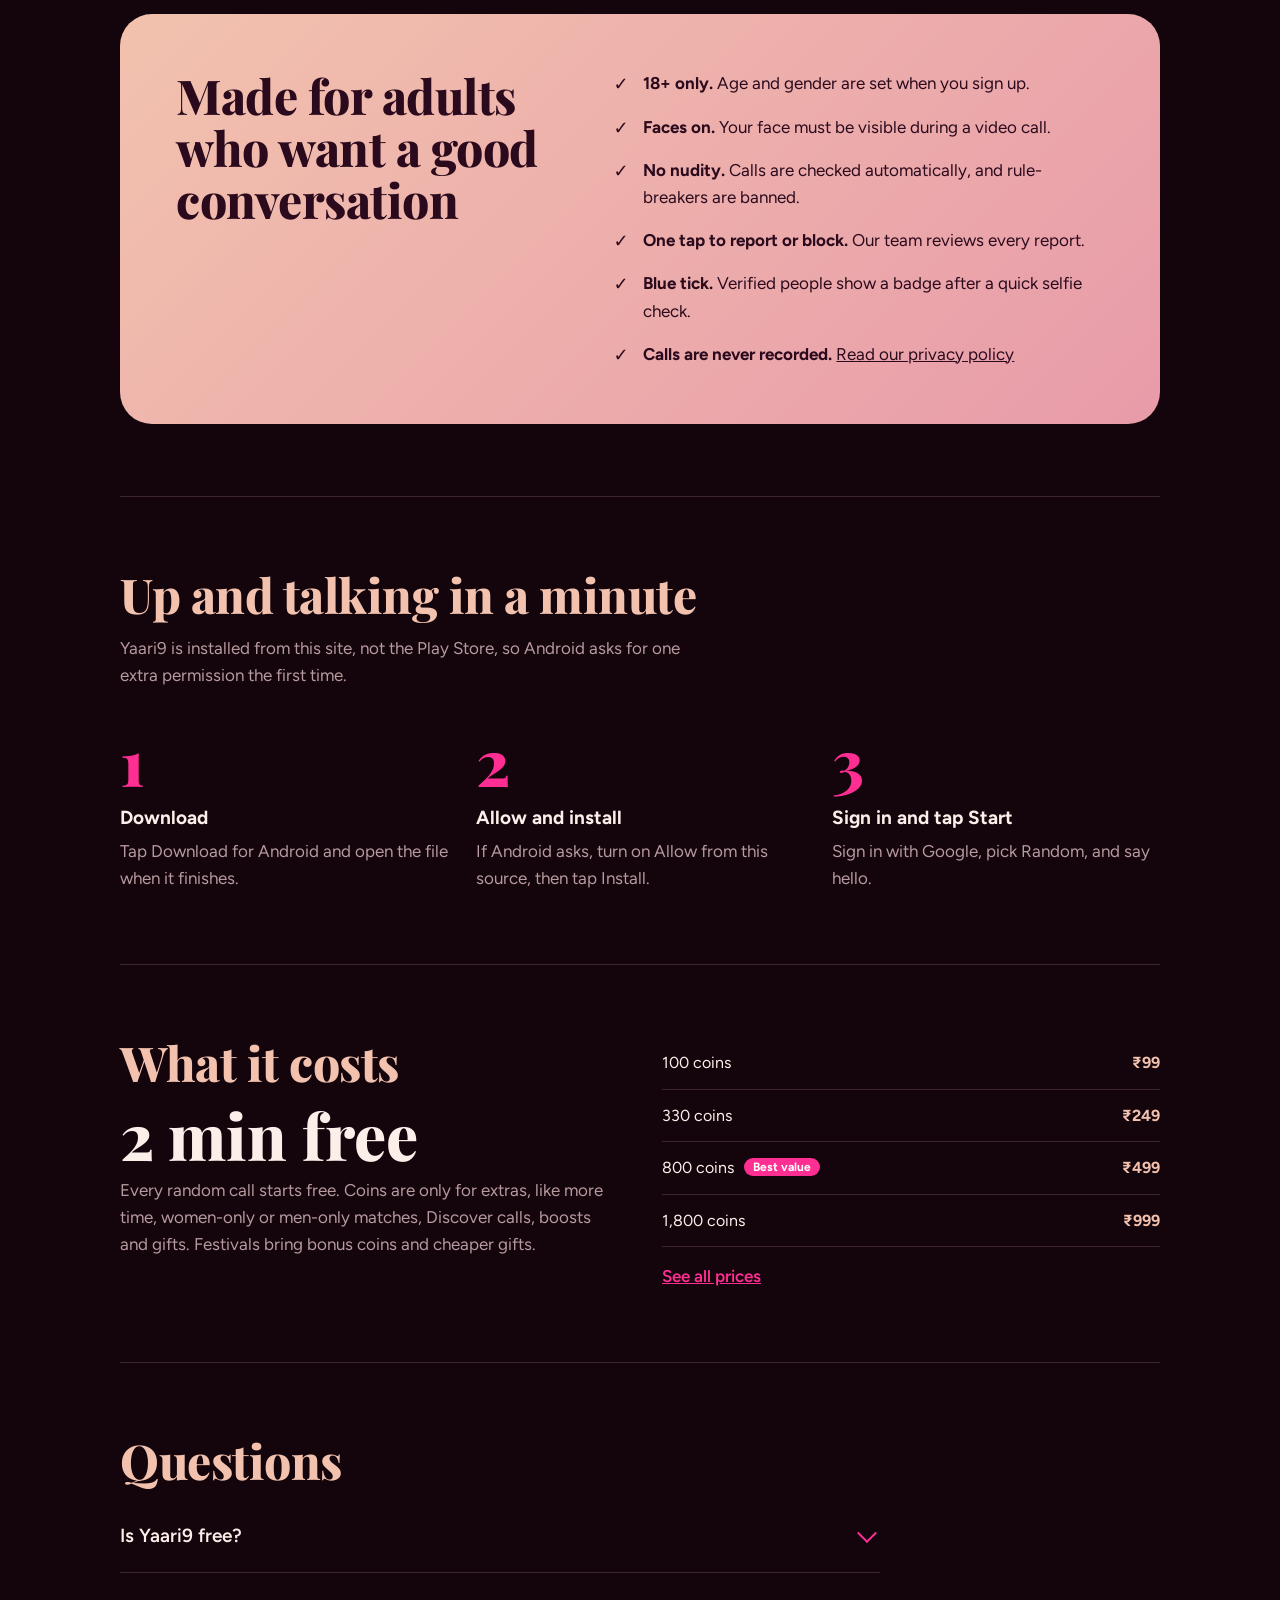
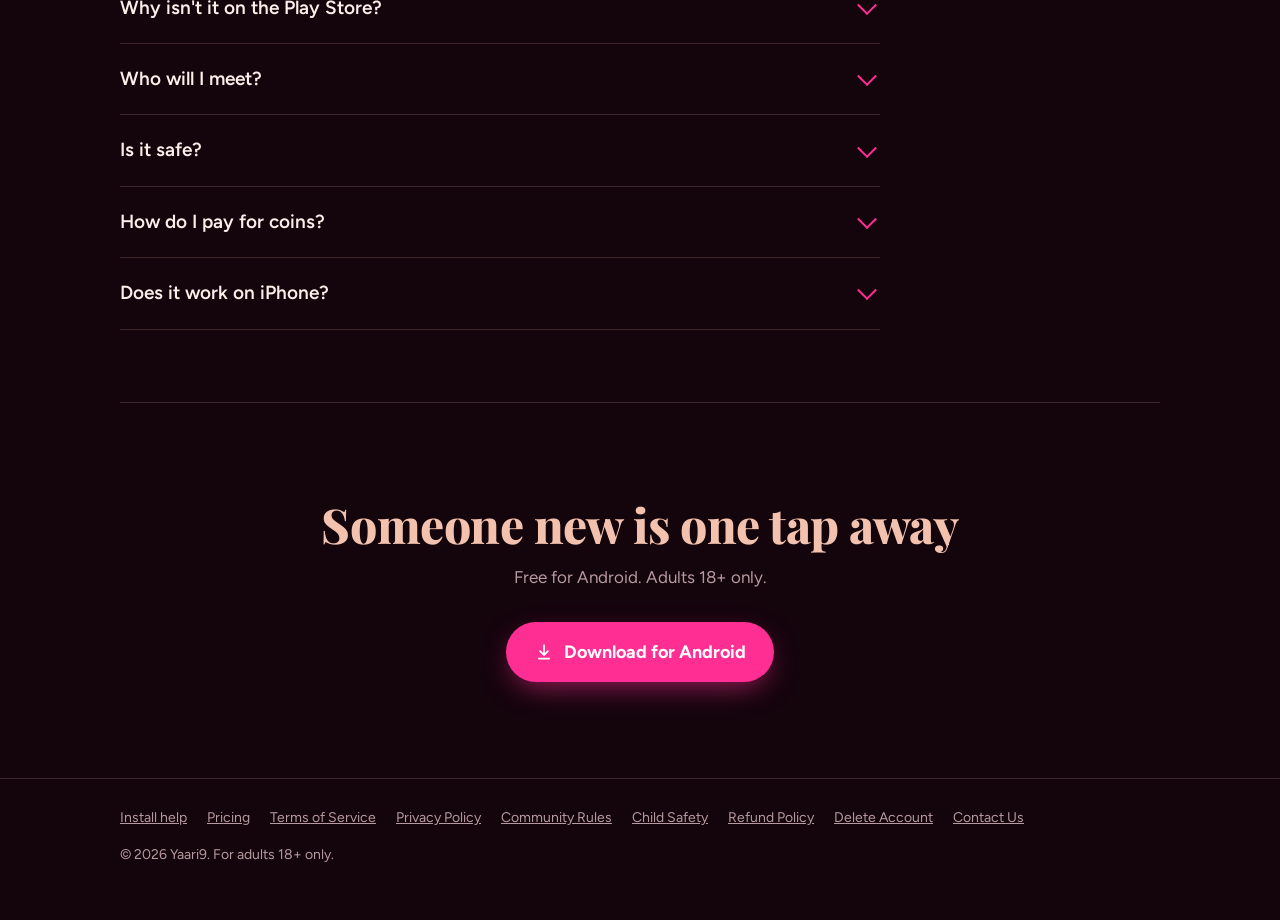
==== commit c80a07f2: "Rebrand to Yaari9" ====
--- a/index.html
+++ b/index.html
@@ -3,12 +3,12 @@
 <head>
 <meta charset="utf-8">
 <meta name="viewport" content="width=device-width, initial-scale=1">
-<title>Flirt2Me – Meet someone new, face to face</title>
+<title>Yaari9 – Make a new yaar, face to face</title>
 <meta name="description" content="One tap matches you with a real person on a 1:1 video call. First 2 minutes free. Free Android app for adults 18+.">
 <meta name="theme-color" content="#14040C">
 <meta property="og:type" content="website">
-<meta property="og:site_name" content="Flirt2Me">
-<meta property="og:title" content="Flirt2Me – Meet someone new, face to face">
+<meta property="og:site_name" content="Yaari9">
+<meta property="og:title" content="Yaari9 – Make a new yaar, face to face">
 <meta property="og:description" content="One tap, one real person, one video call. First 2 minutes free. Android app for adults 18+.">
 <meta property="og:url" content="https://hm5891.github.io/flirt2me/">
 <meta property="og:image" content="https://hm5891.github.io/flirt2me/og.png">
@@ -173,26 +173,26 @@
 <body>
 <div class="wrap">
   <div class="top">
-    <a class="brand" href="index.html"><img src="mark.png" alt="" width="34" height="31"><span>Flirt<b>2</b>Me</span></a>
+    <a class="brand" href="index.html"><img src="mark.png" alt="" width="28" height="33"><span>Yaari<b>9</b></span></a>
     <a class="get" href="#download">Get the app</a>
   </div>
 
   <main>
   <div class="hero" id="download">
     <div>
-      <h1>Meet someone new.<span class="two">Face to face.</span></h1>
+      <h1>Make a new yaar.<span class="two">Face to face.</span></h1>
       <p class="lead">One tap matches you with a real person on a 1:1 video call. Talk, laugh, send a gift, and if you click, add them as your partner. Your first 2 minutes are free.</p>
-      <a class="cta" href="https://github.com/HM5891/flirt2me/releases/latest/download/Flirt2Me.apk">
+      <a class="cta" href="https://github.com/HM5891/flirt2me/releases/latest/download/Yaari9.apk">
         <svg viewBox="0 0 24 24" aria-hidden="true"><path fill="currentColor" d="M11 3h2v10.2l3.6-3.6 1.4 1.4-6 6-6-6 1.4-1.4 3.6 3.6zM5 19h14v2H5z"/></svg>
         Download for Android
       </a>
       <p class="fine">Free app for adults 18+, Android 7.0 or newer. <a href="download.html">Install help and older phones</a></p>
     </div>
 
-    <div class="phone" data-step="0" aria-label="Preview of the Flirt2Me app: tap Random, get matched, start a video call" role="img">
+    <div class="phone" data-step="0" aria-label="Preview of the Yaari9 app: tap Random, get matched, start a video call" role="img">
       <div class="screen">
         <div class="scene s-match" aria-hidden="true">
-          <div class="logo">Flirt<b>2</b>Me</div>
+          <div class="logo">Yaari<b>9</b></div>
           <div class="choices">
             <div class="choice">♀<strong>Female</strong>25 coins</div>
             <div class="choice on">⤨<strong>Random</strong>2 min free</div>
@@ -241,7 +241,7 @@
 
   <section aria-labelledby="how">
     <h2 id="how">Up and talking in a minute</h2>
-    <p class="intro">Flirt2Me is installed from this site, not the Play Store, so Android asks for one extra permission the first time.</p>
+    <p class="intro">Yaari9 is installed from this site, not the Play Store, so Android asks for one extra permission the first time.</p>
     <ol class="steps">
       <li><div><strong>Download</strong><span>Tap Download for Android and open the file when it finishes.</span></div></li>
       <li><div><strong>Allow and install</strong><span>If Android asks, turn on Allow from this source, then tap Install.</span></div></li>
@@ -271,19 +271,19 @@
   <section aria-labelledby="faq">
     <h2 id="faq">Questions</h2>
     <div class="faq">
-      <details><summary>Is Flirt2Me free?</summary><p>Yes. The app is free, every random call starts with 2 free minutes, and you can earn free coins every day. You only pay if you want extras.</p></details>
+      <details><summary>Is Yaari9 free?</summary><p>Yes. The app is free, every random call starts with 2 free minutes, and you can earn free coins every day. You only pay if you want extras.</p></details>
       <details><summary>Why isn't it on the Play Store?</summary><p>We share the app directly from this website. Android shows a warning for any app installed outside the Play Store. Tap Allow from this source once, and updates come inside the app after that.</p></details>
       <details><summary>Who will I meet?</summary><p>Real adults (18+) who are online at the same time as you. You can match with anyone, or choose women-only or men-only.</p></details>
       <details><summary>Is it safe?</summary><p>Faces must be visible, nudity is detected automatically, and anyone can be reported or blocked with one tap. Calls are never recorded.</p></details>
       <details><summary>How do I pay for coins?</summary><p>With any UPI app, like Google Pay, PhonePe or Paytm. Coins are added after the payment is confirmed.</p></details>
-      <details><summary>Does it work on iPhone?</summary><p>Not yet. Flirt2Me is for Android phones running Android 7.0 or newer.</p></details>
+      <details><summary>Does it work on iPhone?</summary><p>Not yet. Yaari9 is for Android phones running Android 7.0 or newer.</p></details>
     </div>
   </section>
 
   <section class="close" aria-labelledby="go">
     <h2 id="go">Someone new is one tap away</h2>
     <p>Free for Android. Adults 18+ only.</p>
-    <a class="cta" href="https://github.com/HM5891/flirt2me/releases/latest/download/Flirt2Me.apk">
+    <a class="cta" href="https://github.com/HM5891/flirt2me/releases/latest/download/Yaari9.apk">
       <svg viewBox="0 0 24 24" aria-hidden="true"><path fill="currentColor" d="M11 3h2v10.2l3.6-3.6 1.4 1.4-6 6-6-6 1.4-1.4 3.6 3.6zM5 19h14v2H5z"/></svg>
       Download for Android
     </a>
@@ -298,7 +298,7 @@
       <a href="privacy.html">Privacy Policy</a><a href="community.html">Community Rules</a><a href="child-safety.html">Child Safety</a>
       <a href="refund.html">Refund Policy</a><a href="delete-account.html">Delete Account</a><a href="contact.html">Contact Us</a>
     </nav>
-    <p>© 2026 Flirt2Me. For adults 18+ only.</p>
+    <p>© 2026 Yaari9. For adults 18+ only.</p>
   </div>
 </footer>
 
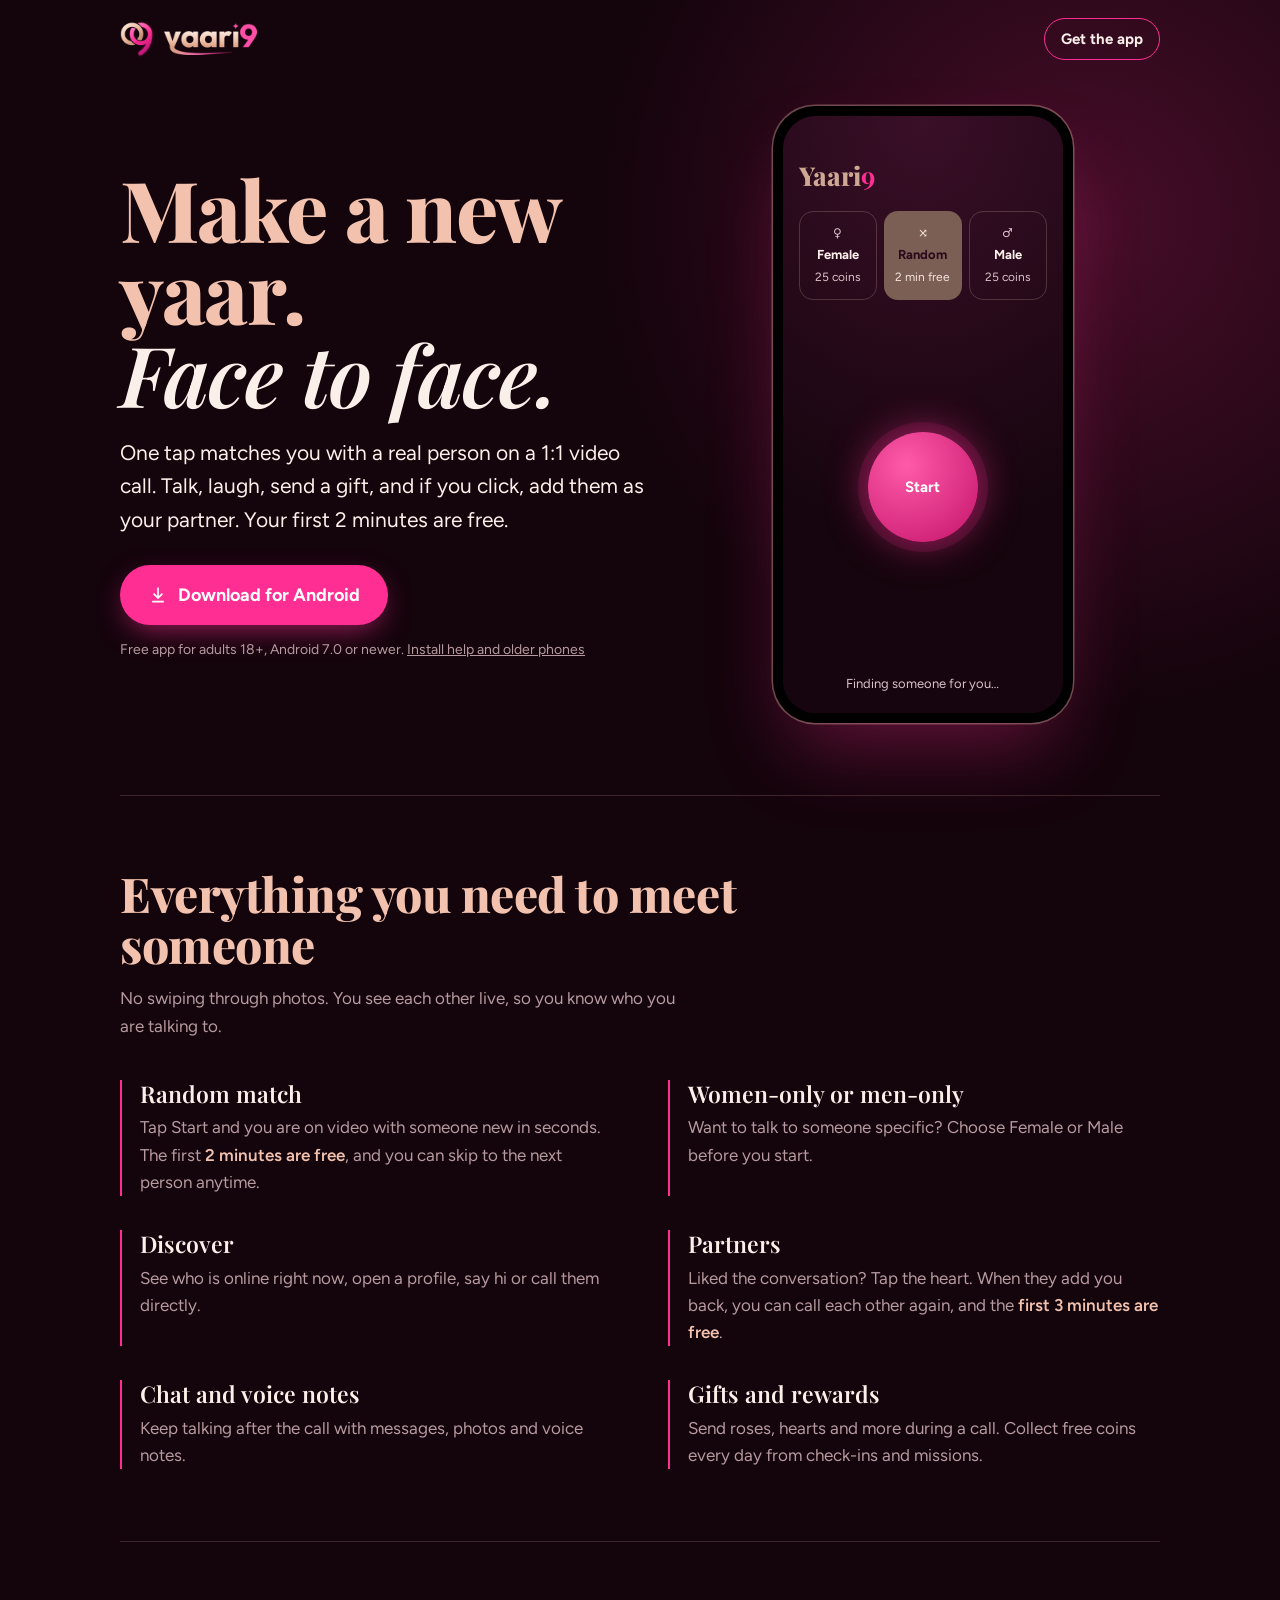
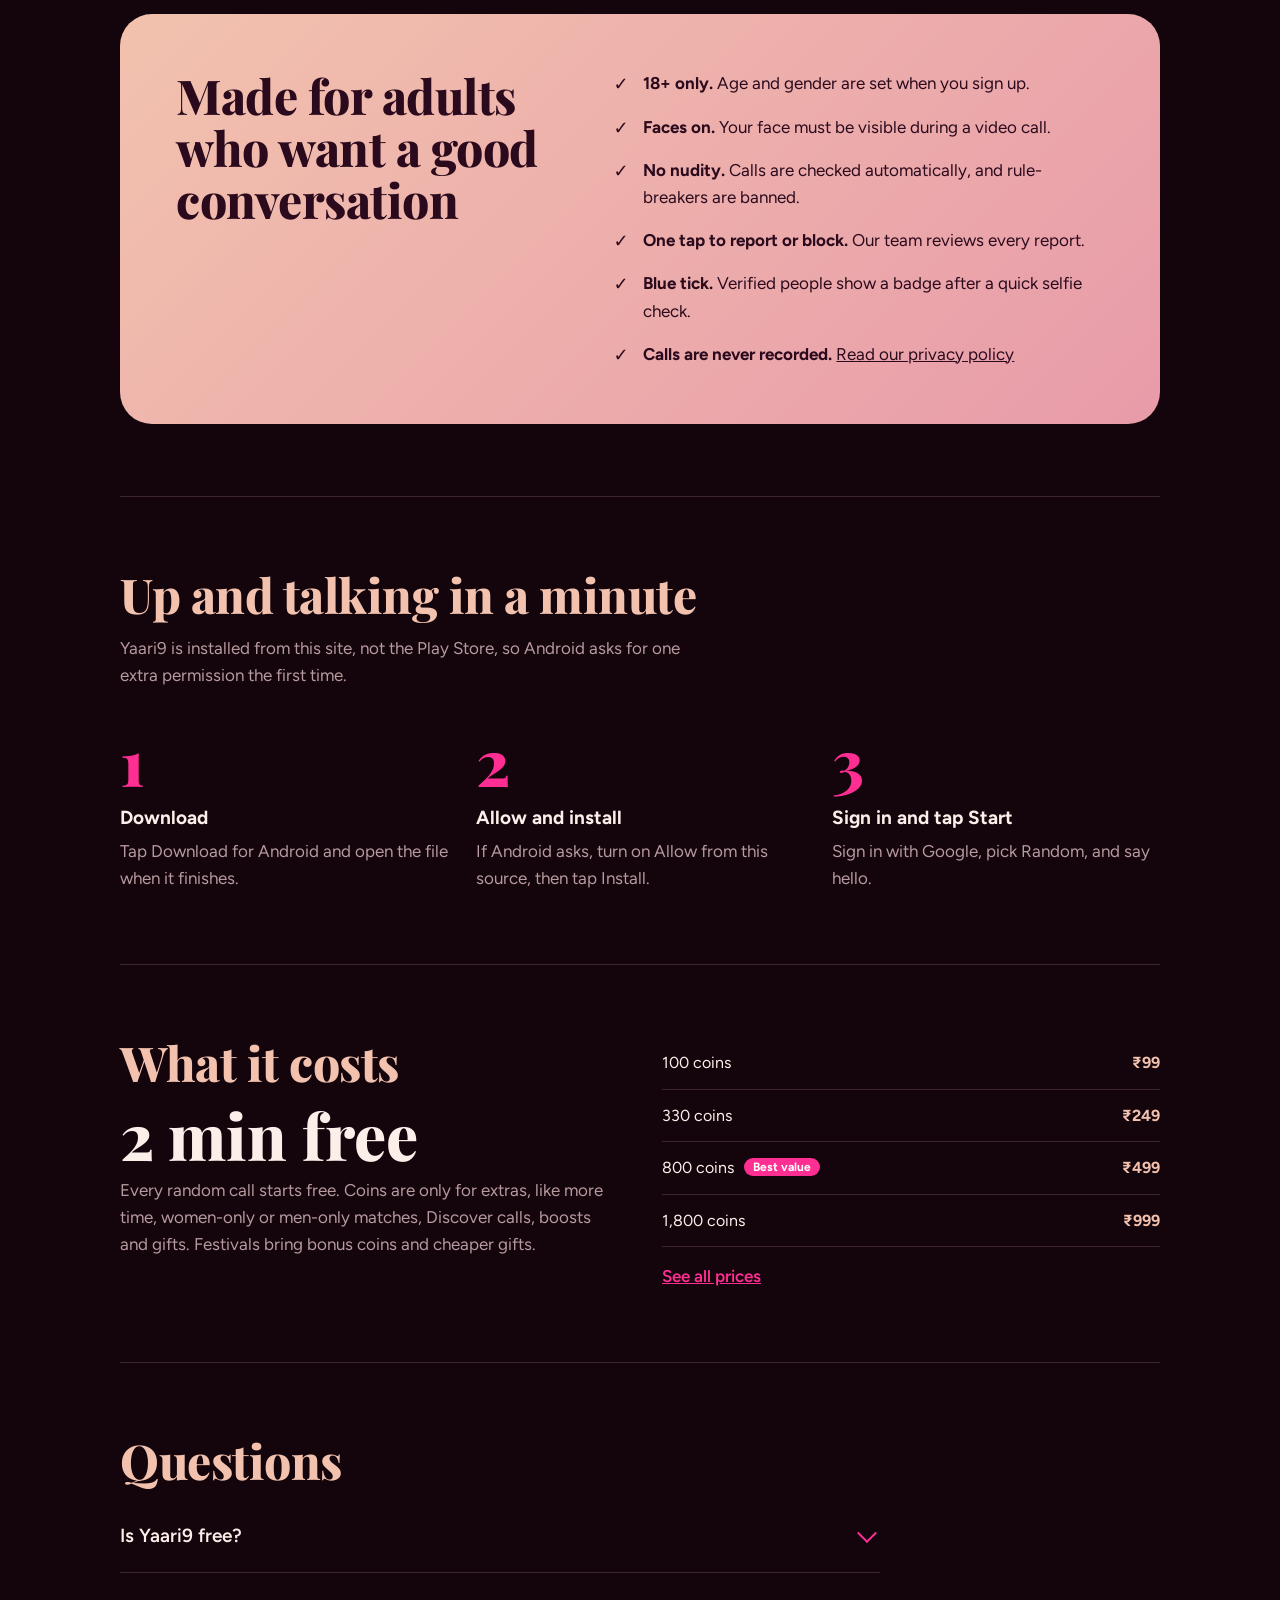
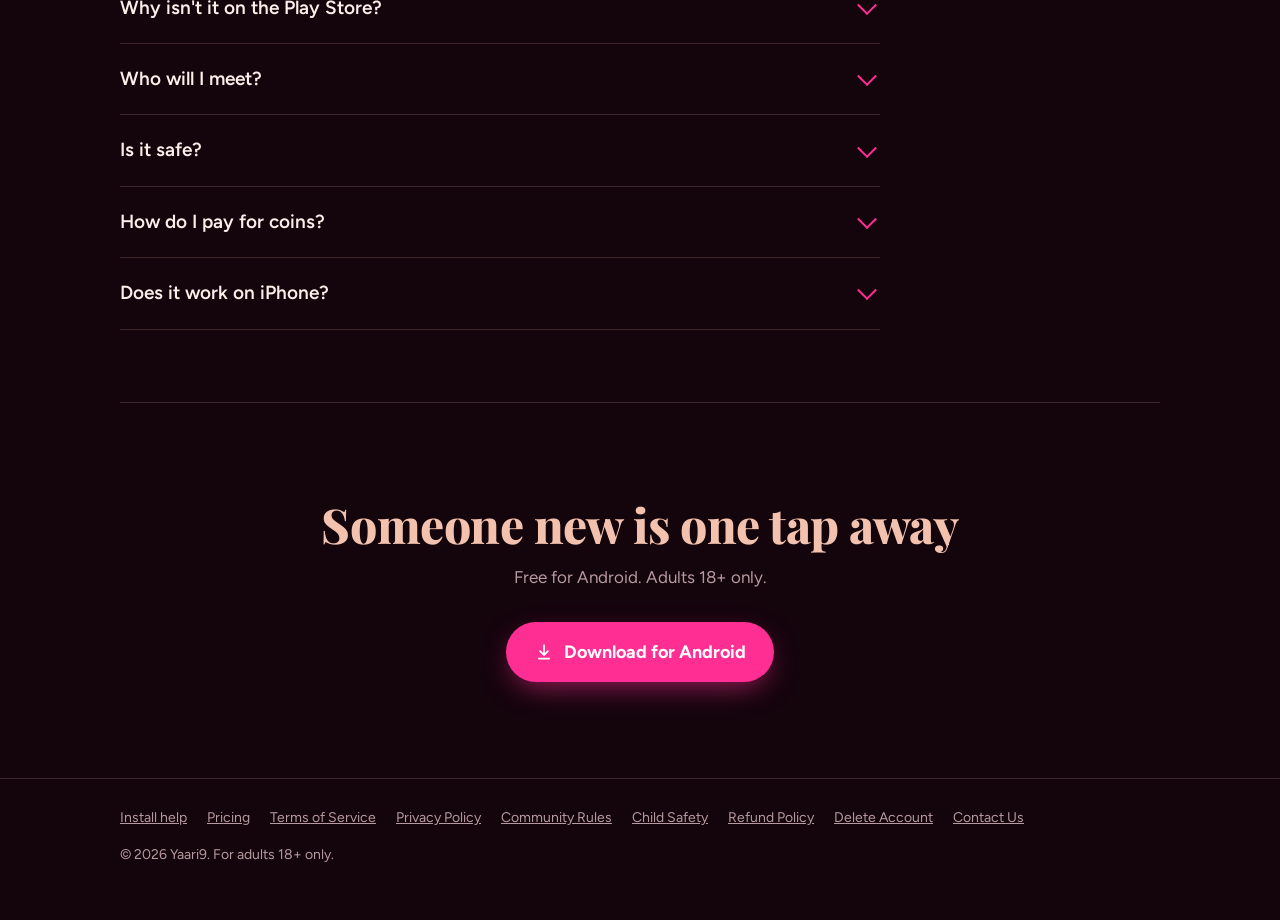
==== commit c249d09d: "New Yaari9 logo" ====
--- a/index.html
+++ b/index.html
@@ -10,8 +10,8 @@
 <meta property="og:site_name" content="Yaari9">
 <meta property="og:title" content="Yaari9 – Make a new yaar, face to face">
 <meta property="og:description" content="One tap, one real person, one video call. First 2 minutes free. Android app for adults 18+.">
-<meta property="og:url" content="https://hm5891.github.io/flirt2me/">
-<meta property="og:image" content="https://hm5891.github.io/flirt2me/og.png">
+<meta property="og:url" content="https://hm5891.github.io/yaari9/">
+<meta property="og:image" content="https://hm5891.github.io/yaari9/og.png">
 <meta property="og:image:width" content="1200">
 <meta property="og:image:height" content="630">
 <meta name="twitter:card" content="summary_large_image">
@@ -173,7 +173,7 @@
 <body>
 <div class="wrap">
   <div class="top">
-    <a class="brand" href="index.html"><img src="mark.png" alt="" width="28" height="33"><span>Yaari<b>9</b></span></a>
+    <a class="brand" href="index.html"><img src="mark.png" alt="" width="34" height="36" style="width:34px;height:36px"><img src="wordmark.png" alt="Yaari9" width="93" height="32" style="width:93px;height:32px"></a>
     <a class="get" href="#download">Get the app</a>
   </div>
 
@@ -182,7 +182,7 @@
     <div>
       <h1>Make a new yaar.<span class="two">Face to face.</span></h1>
       <p class="lead">One tap matches you with a real person on a 1:1 video call. Talk, laugh, send a gift, and if you click, add them as your partner. Your first 2 minutes are free.</p>
-      <a class="cta" href="https://github.com/HM5891/flirt2me/releases/latest/download/Yaari9.apk">
+      <a class="cta" href="https://github.com/HM5891/yaari9/releases/latest/download/Yaari9.apk">
         <svg viewBox="0 0 24 24" aria-hidden="true"><path fill="currentColor" d="M11 3h2v10.2l3.6-3.6 1.4 1.4-6 6-6-6 1.4-1.4 3.6 3.6zM5 19h14v2H5z"/></svg>
         Download for Android
       </a>
@@ -283,7 +283,7 @@
   <section class="close" aria-labelledby="go">
     <h2 id="go">Someone new is one tap away</h2>
     <p>Free for Android. Adults 18+ only.</p>
-    <a class="cta" href="https://github.com/HM5891/flirt2me/releases/latest/download/Yaari9.apk">
+    <a class="cta" href="https://github.com/HM5891/yaari9/releases/latest/download/Yaari9.apk">
       <svg viewBox="0 0 24 24" aria-hidden="true"><path fill="currentColor" d="M11 3h2v10.2l3.6-3.6 1.4 1.4-6 6-6-6 1.4-1.4 3.6 3.6zM5 19h14v2H5z"/></svg>
       Download for Android
     </a>
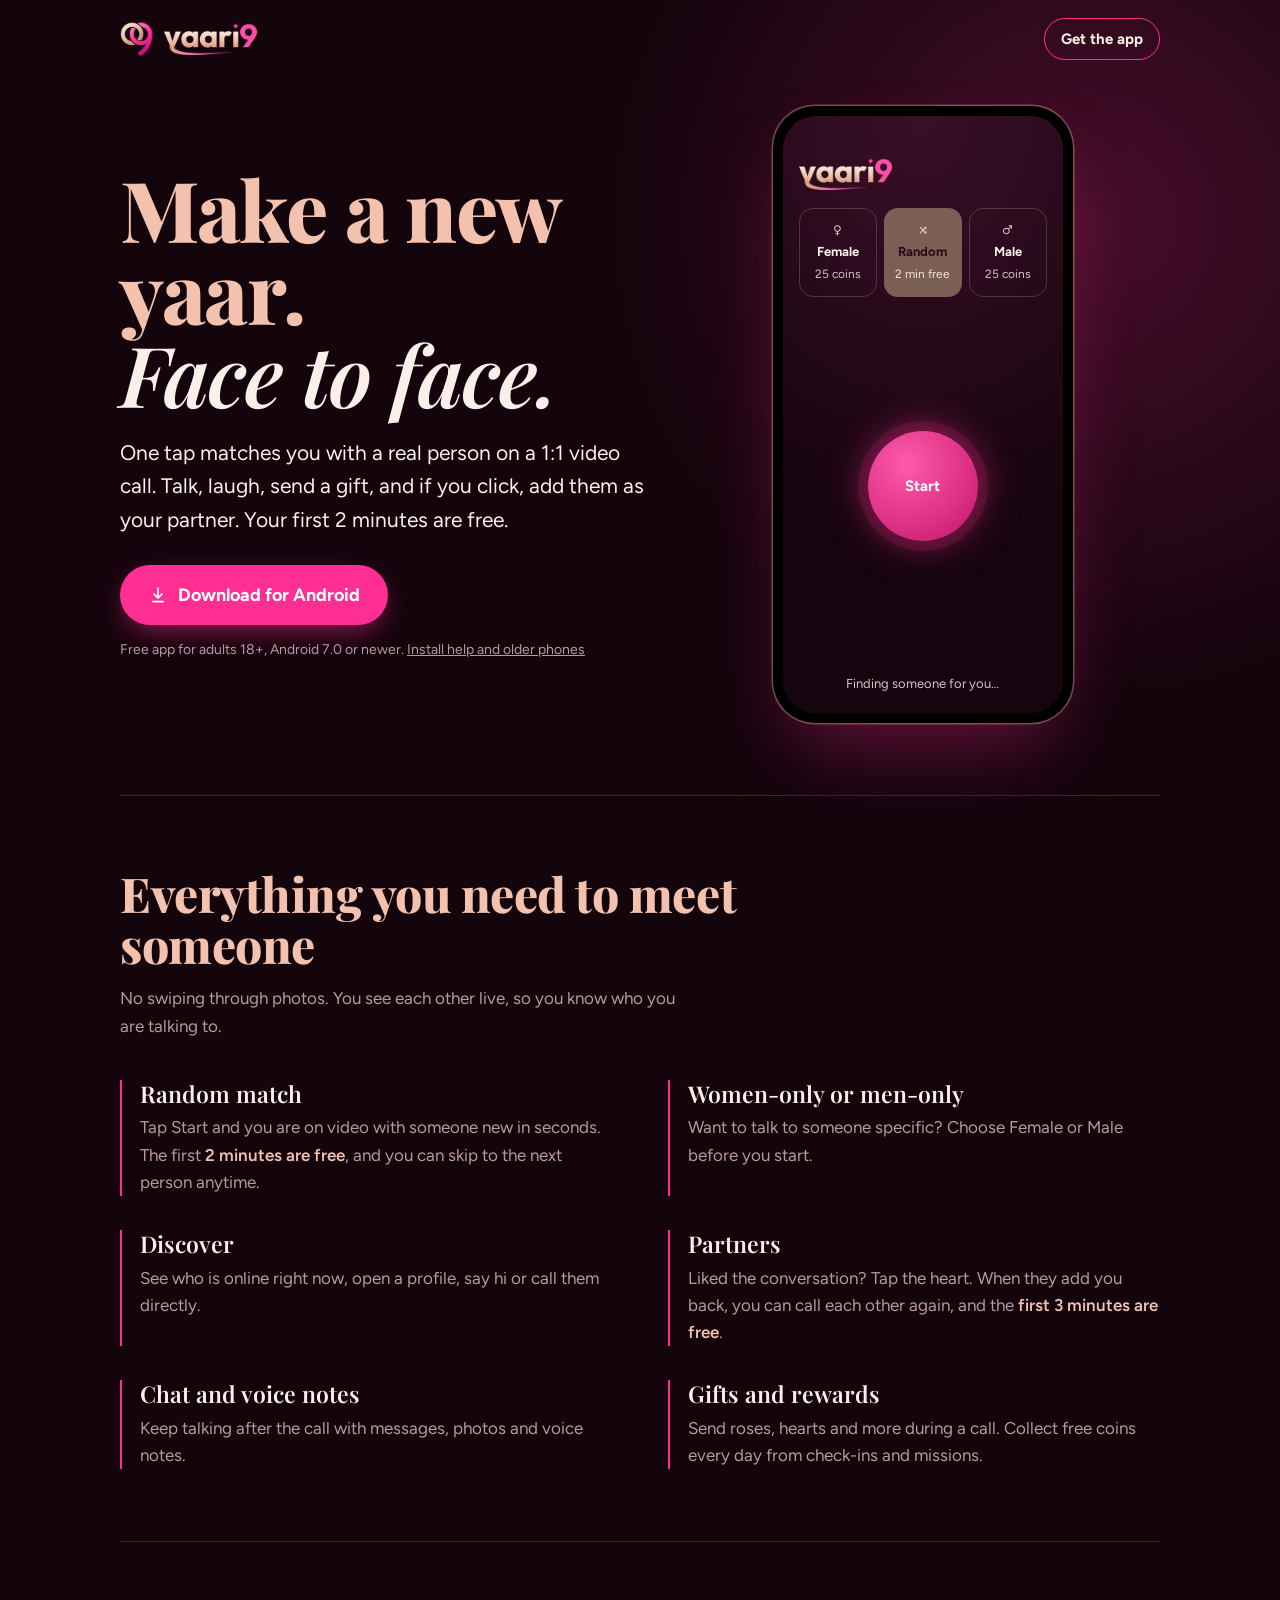
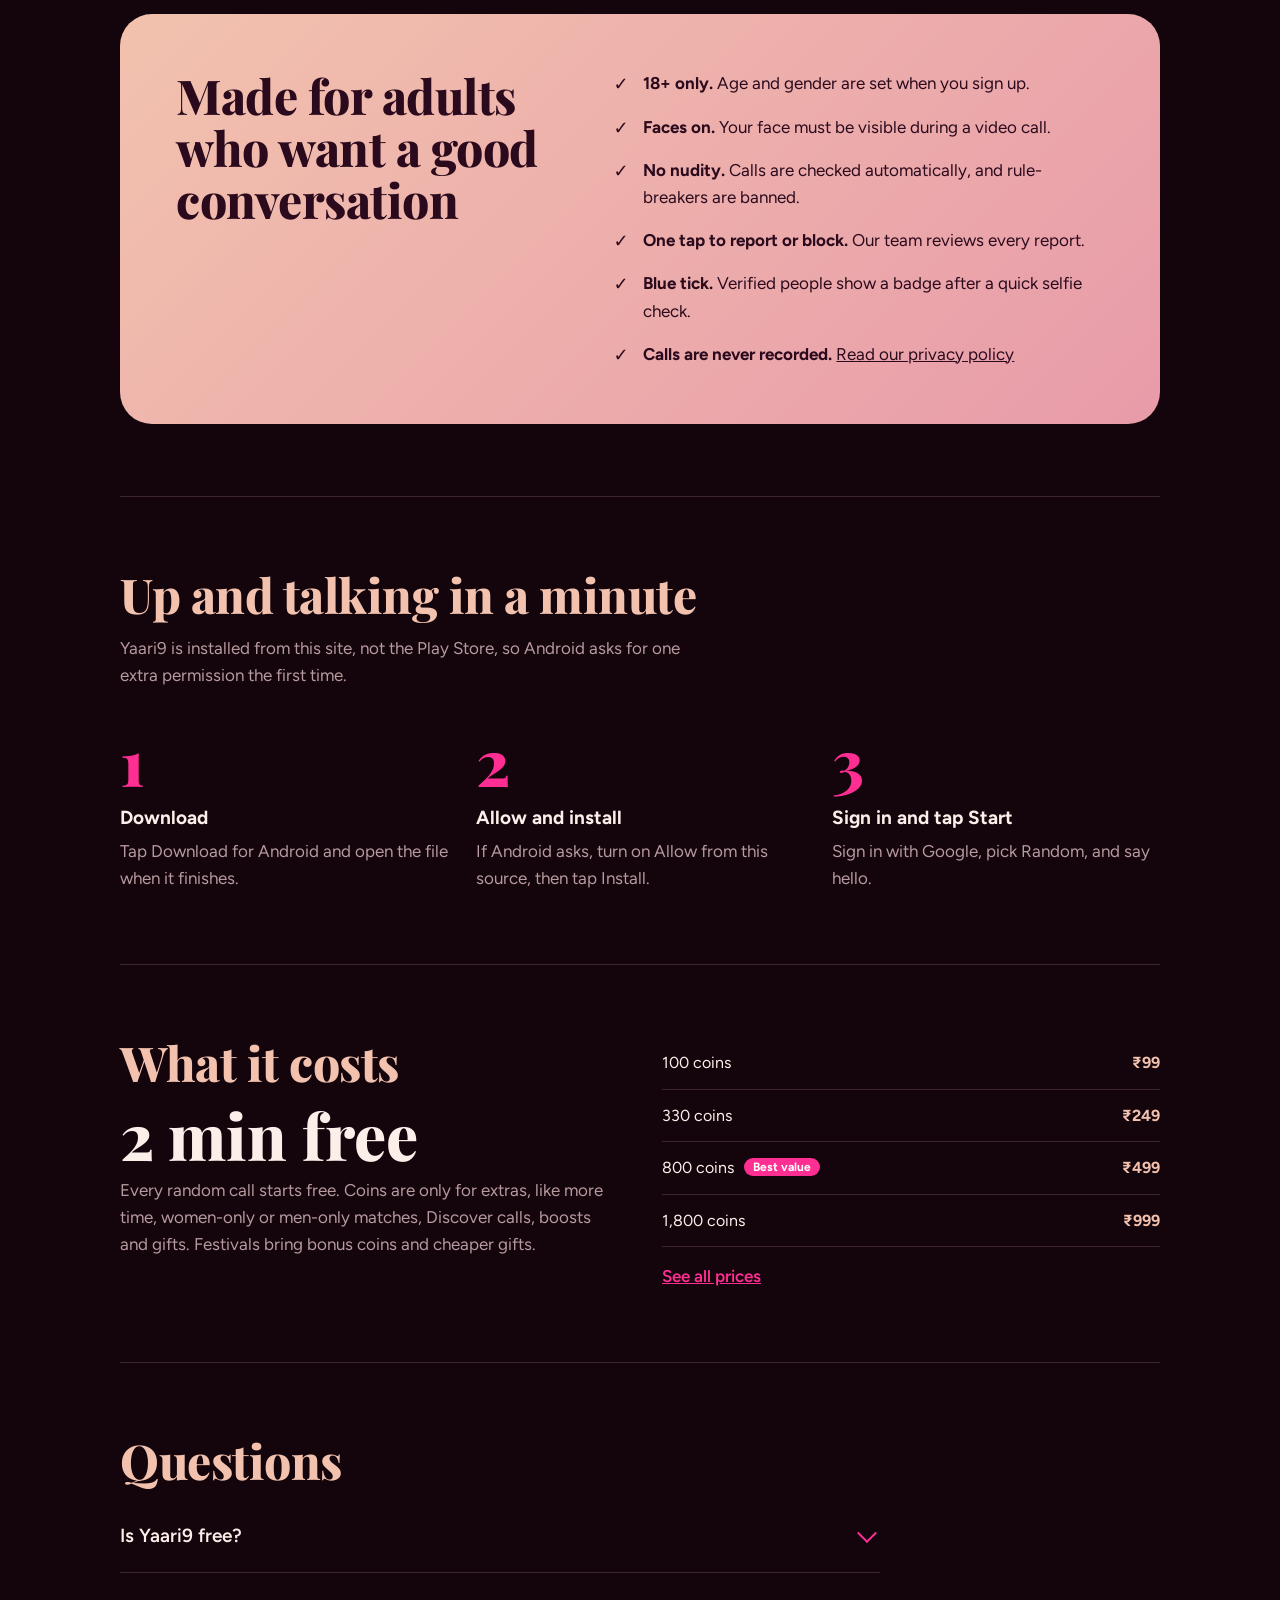
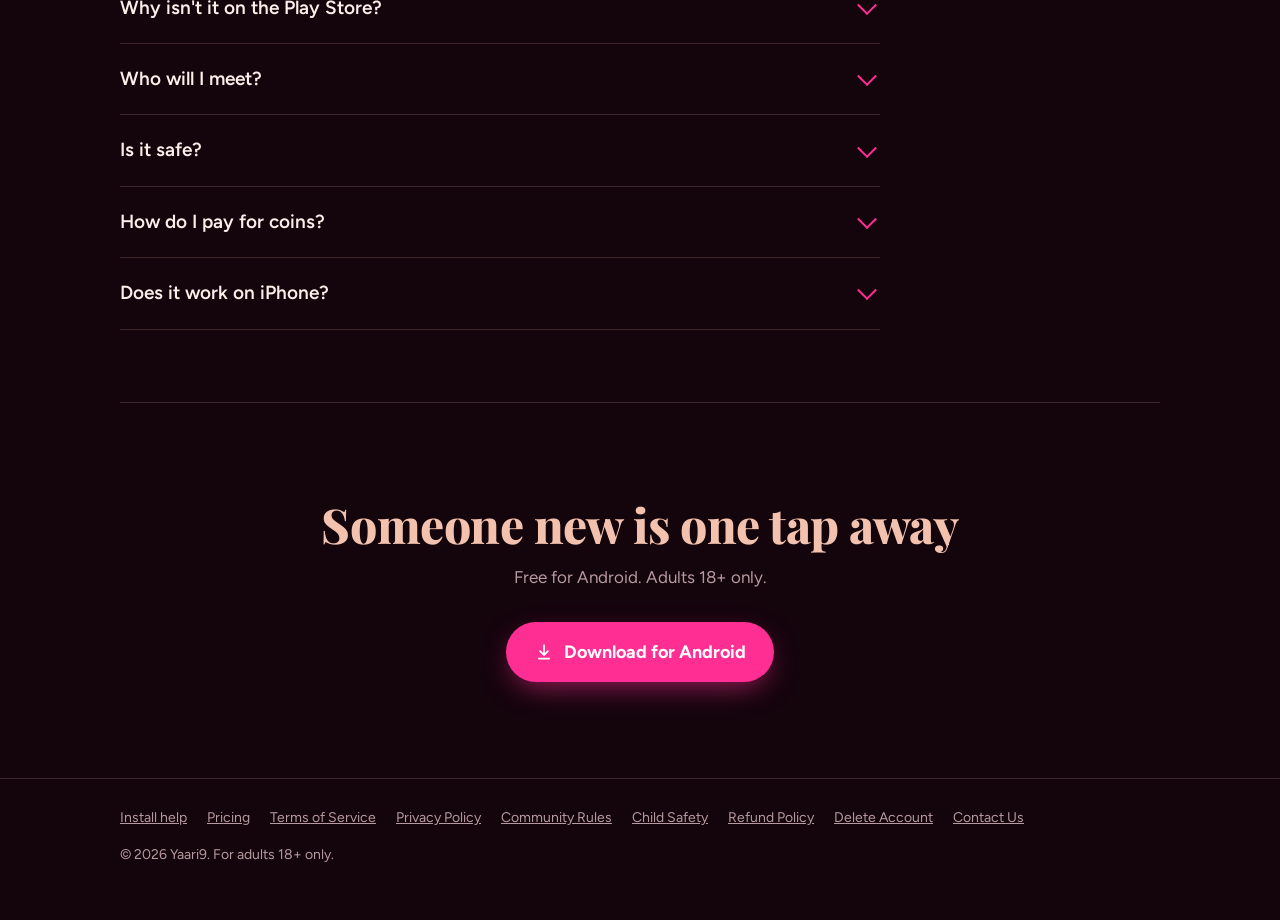
==== commit 25e8a298: "Show new logo everywhere" ====
--- a/index.html
+++ b/index.html
@@ -11,12 +11,12 @@
 <meta property="og:title" content="Yaari9 – Make a new yaar, face to face">
 <meta property="og:description" content="One tap, one real person, one video call. First 2 minutes free. Android app for adults 18+.">
 <meta property="og:url" content="https://hm5891.github.io/yaari9/">
-<meta property="og:image" content="https://hm5891.github.io/yaari9/og.png">
+<meta property="og:image" content="https://hm5891.github.io/yaari9/og.png?v=2">
 <meta property="og:image:width" content="1200">
 <meta property="og:image:height" content="630">
 <meta name="twitter:card" content="summary_large_image">
-<link rel="icon" type="image/png" href="favicon.png">
-<link rel="apple-touch-icon" href="favicon.png">
+<link rel="icon" type="image/png" href="favicon.png?v=2">
+<link rel="apple-touch-icon" href="favicon.png?v=2">
 <link rel="preconnect" href="https://fonts.googleapis.com">
 <link rel="preconnect" href="https://fonts.gstatic.com" crossorigin>
 <link href="https://fonts.googleapis.com/css2?family=Playfair+Display:ital,wght@0,600;0,800;1,600&family=Figtree:wght@400;500;700&display=swap" rel="stylesheet">
@@ -173,7 +173,7 @@
 <body>
 <div class="wrap">
   <div class="top">
-    <a class="brand" href="index.html"><img src="mark.png" alt="" width="34" height="36" style="width:34px;height:36px"><img src="wordmark.png" alt="Yaari9" width="93" height="32" style="width:93px;height:32px"></a>
+    <a class="brand" href="index.html"><img src="mark.png?v=2" alt="" width="34" height="36" style="width:34px;height:36px"><img src="wordmark.png?v=2" alt="Yaari9" width="93" height="32" style="width:93px;height:32px"></a>
     <a class="get" href="#download">Get the app</a>
   </div>
 
@@ -192,7 +192,7 @@
     <div class="phone" data-step="0" aria-label="Preview of the Yaari9 app: tap Random, get matched, start a video call" role="img">
       <div class="screen">
         <div class="scene s-match" aria-hidden="true">
-          <div class="logo">Yaari<b>9</b></div>
+          <div class="logo"><img src="wordmark.png?v=2" alt="Yaari9" width="93" height="32" style="width:93px;height:32px;display:block"></div>
           <div class="choices">
             <div class="choice">♀<strong>Female</strong>25 coins</div>
             <div class="choice on">⤨<strong>Random</strong>2 min free</div>
